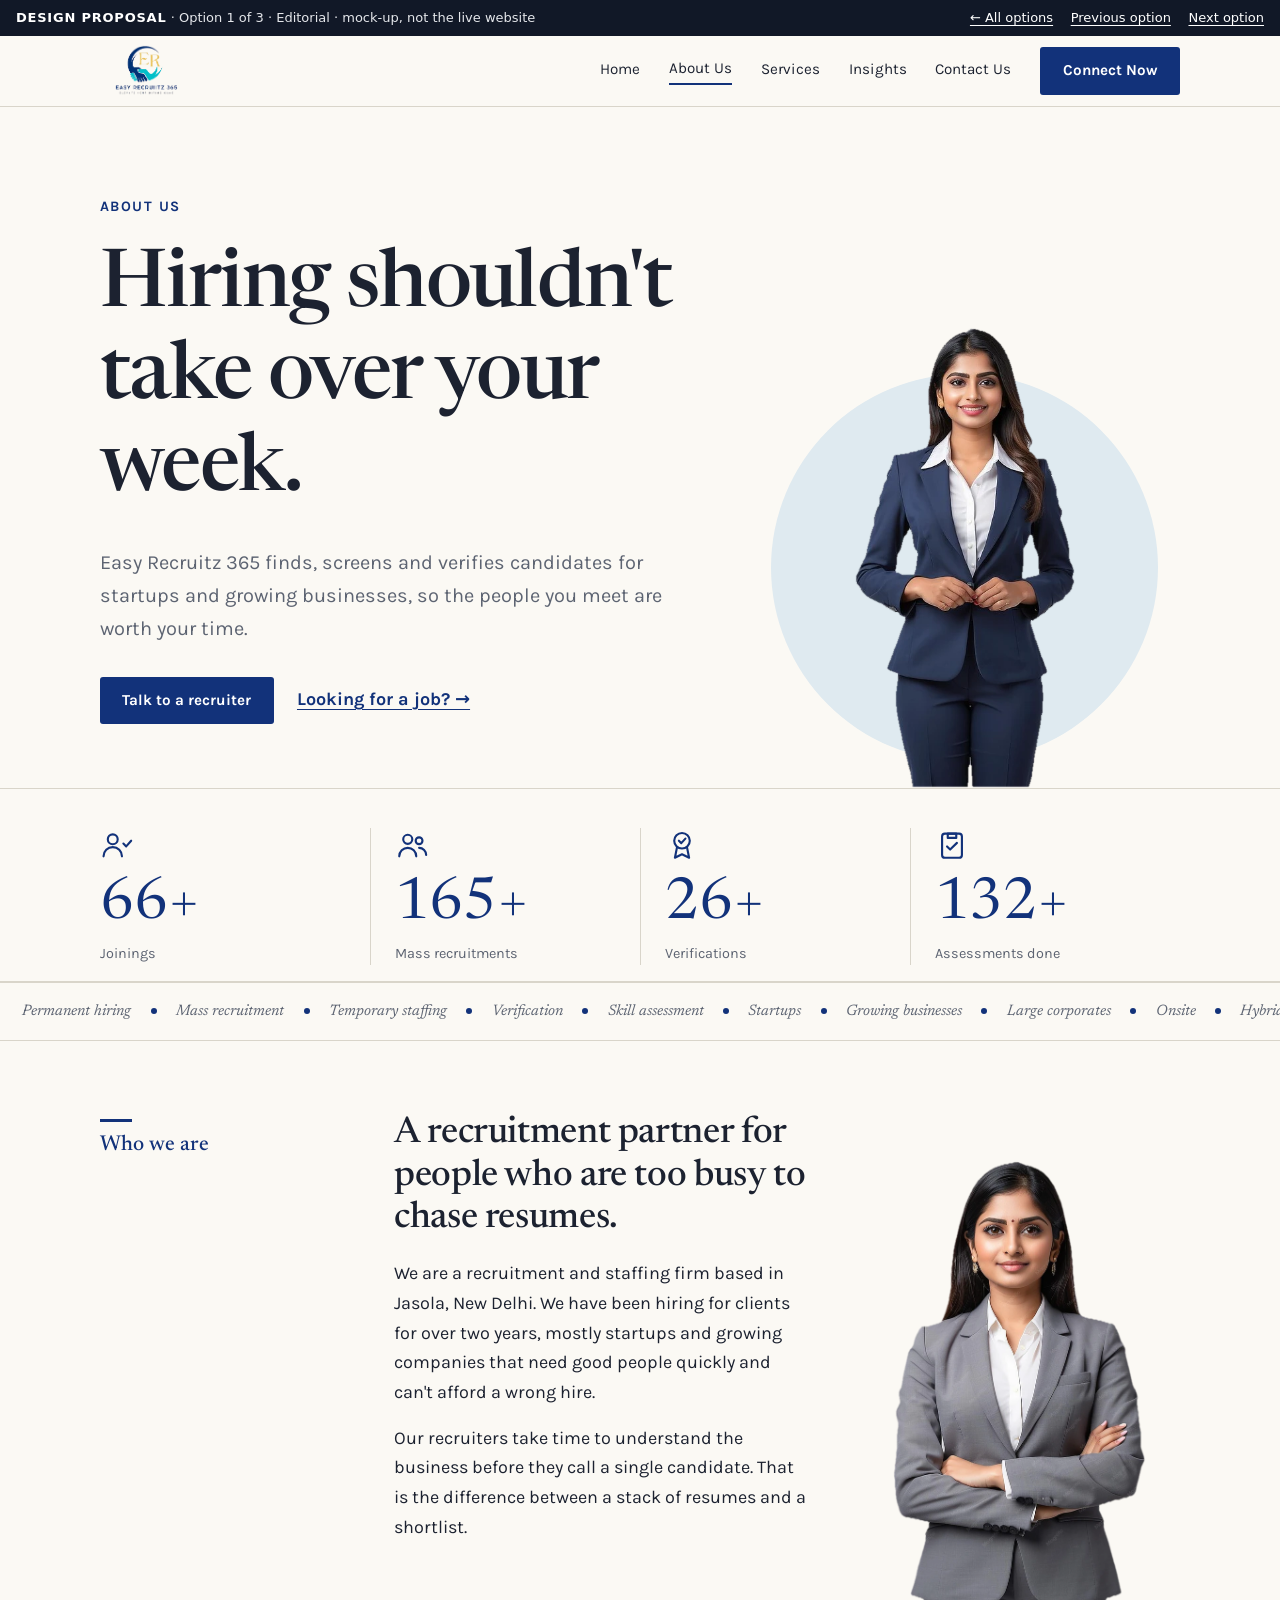
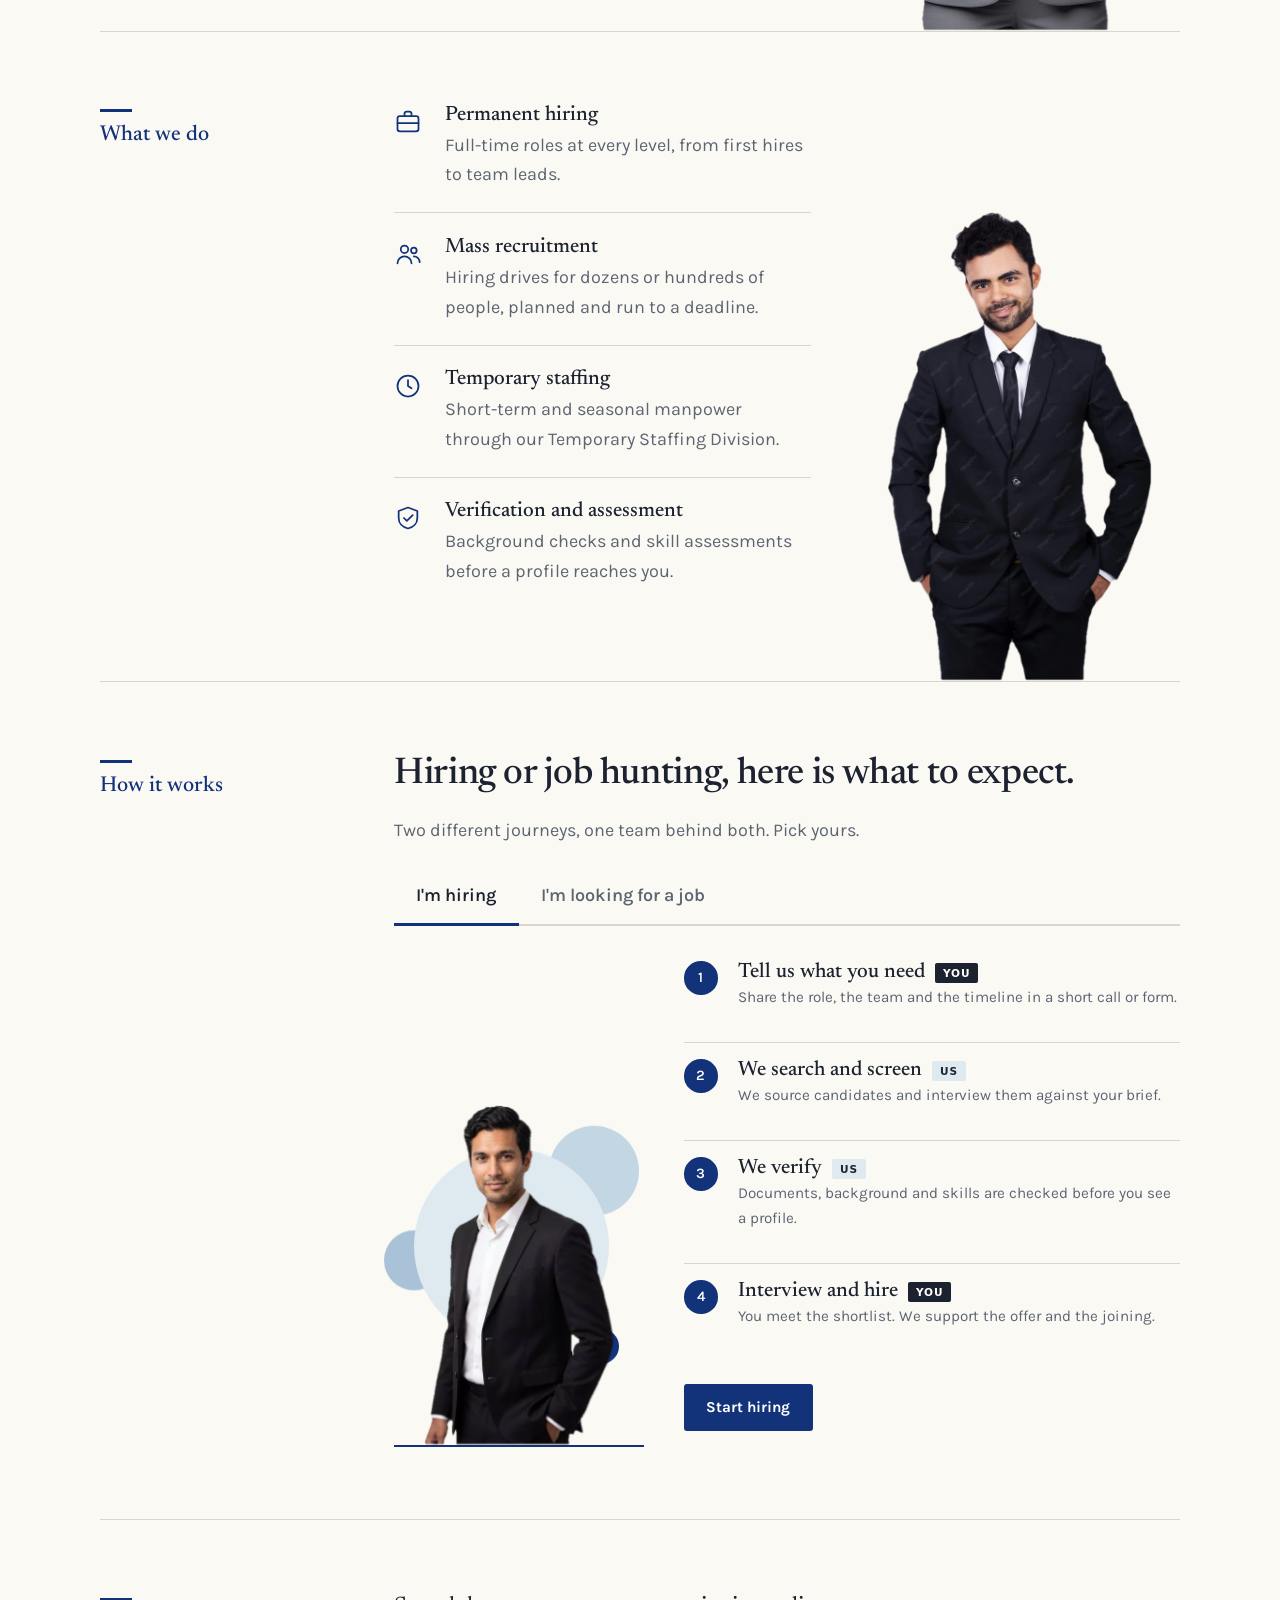
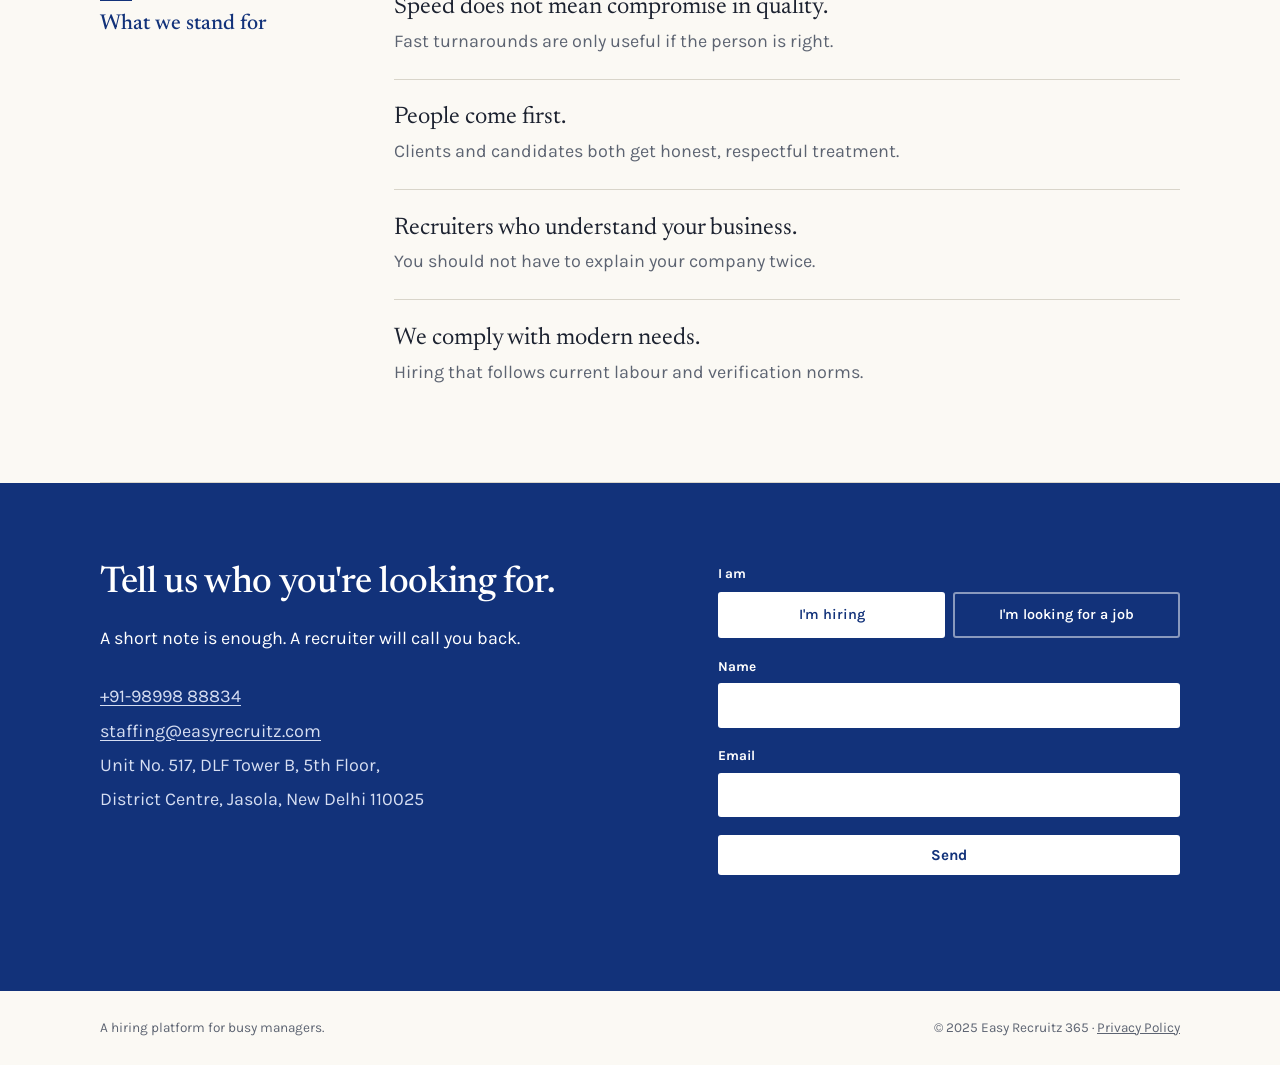
==== designs/1-editorial/index.html @ 3b7bdab5 "added design for easy recruit company" ====
<!DOCTYPE html>
<html lang="en">
<head>
  <meta charset="UTF-8">
  <meta name="viewport" content="width=device-width, initial-scale=1">
  <title>About Us | Easy Recruitz 365</title>
  <meta name="description" content="Easy Recruitz 365 is a recruitment and staffing firm in New Delhi. We find, screen and verify candidates for startups and growing businesses.">
  <link rel="icon" href="../../assets/logo-hd.png">
  <link rel="preconnect" href="https://fonts.googleapis.com">
  <link rel="preconnect" href="https://fonts.gstatic.com" crossorigin>
  <link href="https://fonts.googleapis.com/css2?family=Karla:wght@400;500;700&family=Newsreader:opsz,wght@6..72,400;6..72,500;6..72,600&display=swap" rel="stylesheet">
  <link rel="stylesheet" href="../../shared/loader.css">
  <link rel="stylesheet" href="../../shared/proposal.css">
  <link rel="stylesheet" href="../../shared/process.css">
  <link rel="stylesheet" href="../../shared/motion.css">
  <link rel="stylesheet" href="style.css">
  <noscript><style>#loader{display:none}</style></noscript>
</head>
<body data-design="editorial">

<svg width="0" height="0" style="position:absolute" aria-hidden="true" focusable="false">
  <defs>
    <symbol id="i-briefcase" viewBox="0 0 24 24"><rect x="3" y="7" width="18" height="13" rx="2"/><path d="M9 7V5a2 2 0 0 1 2-2h2a2 2 0 0 1 2 2v2M3 13h18"/></symbol>
    <symbol id="i-users" viewBox="0 0 24 24"><circle cx="9" cy="8" r="3.2"/><path d="M3 20c0-3.3 2.7-6 6-6s6 2.7 6 6"/><circle cx="17" cy="9" r="2.4"/><path d="M17 14c2.8 0 5 2.2 5 5"/></symbol>
    <symbol id="i-clock" viewBox="0 0 24 24"><circle cx="12" cy="12" r="9"/><path d="M12 7v5l3 2"/></symbol>
    <symbol id="i-shield" viewBox="0 0 24 24"><path d="M12 3l8 3v6c0 4.5-3.2 8-8 9-4.8-1-8-4.5-8-9V6z"/><path d="M8.5 12l2.5 2.5L16 9.5"/></symbol>
    <symbol id="i-usercheck" viewBox="0 0 24 24"><circle cx="9" cy="8" r="3.5"/><path d="M2.5 20c0-3.6 2.9-6.5 6.5-6.5s6.5 2.9 6.5 6.5"/><path d="M16.5 11l2 2 3.5-4"/></symbol>
    <symbol id="i-badge" viewBox="0 0 24 24"><circle cx="12" cy="9" r="5.5"/><path d="M8.5 13.5L7 21l5-2.5 5 2.5-1.5-7.5"/><path d="M9.8 9l1.7 1.7L14.4 7.5"/></symbol>
    <symbol id="i-clipboard" viewBox="0 0 24 24"><rect x="5" y="4" width="14" height="17" rx="2"/><path d="M9 4h6v3H9zM8.5 13l2.2 2.2 4.8-4.7"/></symbol>
  </defs>
</svg>

<div id="loader" class="l-editorial" role="status" aria-label="Loading">
  <div class="loader-mark"><img src="../../assets/logo-hd.png" alt=""></div>
  <div class="loader-bar"></div>
  <p class="loader-text">Elevate your hiring game</p>
</div>

<div class="proposal-bar">
  <span><b>Design proposal</b> &middot; Option 1 of 3 · Editorial &middot; mock-up, not the live website</span>
  <nav><a href="../../index.html">&larr; All options</a><a href="../3-warm/index.html">Previous option</a><a href="../2-corporate/index.html">Next option</a></nav>
</div>

<header class="site-header">
  <div class="wrap nav">
    <a href="#" class="brand" aria-label="Easy Recruitz 365 home"><img src="../../assets/logo-hd.png" alt="Easy Recruitz 365"></a>
    <button class="nav-toggle" aria-label="Menu" aria-expanded="false"><span></span><span></span><span></span></button>
    <nav class="nav-links" id="nav-links">
      <a href="#">Home</a>
      <a href="#" class="current">About Us</a>
      <a href="#">Services</a>
      <a href="#">Insights</a>
      <a href="#contact">Contact Us</a>
      <a href="#contact" class="btn">Connect Now</a>
    </nav>
  </div>
</header>

<main>
  <section class="hero wrap">
    <div class="hero-text">
    <p class="label">About us</p>
    <h1>Hiring shouldn't take over your week.</h1>
    <p class="intro">Easy Recruitz 365 finds, screens and verifies candidates for startups and growing businesses, so the people you meet are worth your time.</p>
    <p class="hero-links"><a href="#contact" class="btn" data-audience="employer">Talk to a recruiter</a> <a href="#how" class="textlink" data-open-tab="seeker">Looking for a job? &rarr;</a></p>
    </div>
    <div class="hero-art"><img src="../../assets/people/woman-navy.webp" alt="A smiling recruiter in a navy suit" width="332" height="696"></div>
  </section>

  <section class="figures">
    <div class="wrap figures-grid">
      <div><svg class="ic" aria-hidden="true"><use href="#i-usercheck"/></svg><span class="big"><span class="num" data-target="200">200</span>+</span><span class="cap">Joinings</span></div>
      <div><svg class="ic" aria-hidden="true"><use href="#i-users"/></svg><span class="big"><span class="num" data-target="500">500</span>+</span><span class="cap">Mass recruitments</span></div>
      <div><svg class="ic" aria-hidden="true"><use href="#i-badge"/></svg><span class="big"><span class="num" data-target="80">80</span>+</span><span class="cap">Verifications</span></div>
      <div><svg class="ic" aria-hidden="true"><use href="#i-clipboard"/></svg><span class="big"><span class="num" data-target="400">400</span>+</span><span class="cap">Assessments done</span></div>
    </div>
  </section>

  <div class="marquee" aria-label="What we cover"><div class="track"><span>Permanent hiring</span><span>Mass recruitment</span><span>Temporary staffing</span><span>Verification</span><span>Skill assessment</span><span>Startups</span><span>Growing businesses</span><span>Large corporates</span><span>Onsite</span><span>Hybrid</span><span>Remote</span><span>Permanent hiring</span><span>Mass recruitment</span><span>Temporary staffing</span><span>Verification</span><span>Skill assessment</span><span>Startups</span><span>Growing businesses</span><span>Large corporates</span><span>Onsite</span><span>Hybrid</span><span>Remote</span></div></div>

  <section class="row wrap">
    <p class="label">Who we are</p>
    <div class="text with-photo">
      <div>
      <h2>A recruitment partner for people who are too busy to chase resumes.</h2>
      <p>We are a recruitment and staffing firm based in Jasola, New Delhi. We have been hiring for clients for over two years, mostly startups and growing companies that need good people quickly and can't afford a wrong hire.</p>
      <p>Our recruiters take time to understand the business before they call a single candidate. That is the difference between a stack of resumes and a shortlist.</p>
      </div>
      <figure class="cutout tint-a"><img src="../../assets/people/woman-grey.webp" alt="A recruiter with her arms crossed, ready to help" width="537" height="1000"></figure>
    </div>
  </section>

  <section class="row wrap">
    <p class="label">What we do</p>
    <div class="text with-photo">
      <ul class="list">
        <li><span class="n"><svg class="ic" aria-hidden="true"><use href="#i-briefcase"/></svg></span><div><h3>Permanent hiring</h3><p>Full-time roles at every level, from first hires to team leads.</p></div></li>
        <li><span class="n"><svg class="ic" aria-hidden="true"><use href="#i-users"/></svg></span><div><h3>Mass recruitment</h3><p>Hiring drives for dozens or hundreds of people, planned and run to a deadline.</p></div></li>
        <li><span class="n"><svg class="ic" aria-hidden="true"><use href="#i-clock"/></svg></span><div><h3>Temporary staffing</h3><p>Short-term and seasonal manpower through our Temporary Staffing Division.</p></div></li>
        <li><span class="n"><svg class="ic" aria-hidden="true"><use href="#i-shield"/></svg></span><div><h3>Verification and assessment</h3><p>Background checks and skill assessments before a profile reaches you.</p></div></li>
      </ul>
      <figure class="cutout tint-b"><img src="../../assets/people/man-suit.webp" alt="A recruitment consultant in a dark suit" width="537" height="1000"></figure>
    </div>
  </section>

  <section class="row wrap" id="how">
    <p class="label">How it works</p>
    <div class="text">
      <h2>Hiring or job hunting, here is what to expect.</h2>
      <p class="how-note">Two different journeys, one team behind both. Pick yours.</p>
      <div class="tabs" role="tablist" aria-label="Who are you?">
        <button role="tab" id="tab-employer" aria-selected="true" aria-controls="panel-employer">I'm hiring</button>
        <button role="tab" id="tab-seeker" aria-selected="false" aria-controls="panel-seeker">I'm looking for a job</button>
      </div>

      <div class="panel" role="tabpanel" id="panel-employer" aria-labelledby="tab-employer">
        <div class="panel-photo"><img src="../../assets/people/employer-man.webp" alt="A hiring manager in a dark suit"></div>
        <div>
          <ol class="flow">
            <li><h3>Tell us what you need <span class="by you">You</span></h3><p>Share the role, the team and the timeline in a short call or form.</p></li>
            <li><h3>We search and screen <span class="by us">Us</span></h3><p>We source candidates and interview them against your brief.</p></li>
            <li><h3>We verify <span class="by us">Us</span></h3><p>Documents, background and skills are checked before you see a profile.</p></li>
            <li><h3>Interview and hire <span class="by you">You</span></h3><p>You meet the shortlist. We support the offer and the joining.</p></li>
          </ol>
          <p class="panel-cta"><a class="btn" href="#contact" data-audience="employer">Start hiring</a></p>
        </div>
      </div>

      <div class="panel" role="tabpanel" id="panel-seeker" aria-labelledby="tab-seeker">
        <div class="panel-photo"><img src="../../assets/people/jobseeker-woman.webp" alt="A smiling young professional holding a laptop"></div>
        <div>
          <ol class="flow">
            <li><h3>Send us your resume <span class="by you">You</span></h3><p>Share your profile and the kind of role you are looking for.</p></li>
            <li><h3>We match you to roles <span class="by us">Us</span></h3><p>A recruiter reviews your profile and talks to you about suitable openings.</p></li>
            <li><h3>Assessment and verification <span class="by us">Us</span></h3><p>Where a role needs it, we run a skill assessment and a document check.</p></li>
            <li><h3>Interview and join <span class="by you">You</span></h3><p>You interview with the employer. We coordinate and support you until you join.</p></li>
          </ol>
          <p class="panel-cta"><a class="btn" href="#contact" data-audience="seeker">Share your resume</a></p>
        </div>
      </div>
    </div>
  </section>

  <section class="row wrap">
    <p class="label">What we stand for</p>
    <div class="text">
      <dl class="motto">
        <div><dt>Speed does not mean compromise in quality.</dt><dd>Fast turnarounds are only useful if the person is right.</dd></div>
        <div><dt>People come first.</dt><dd>Clients and candidates both get honest, respectful treatment.</dd></div>
        <div><dt>Recruiters who understand your business.</dt><dd>You should not have to explain your company twice.</dd></div>
        <div><dt>We comply with modern needs.</dt><dd>Hiring that follows current labour and verification norms.</dd></div>
      </dl>
    </div>
  </section>

  <section class="contact" id="contact">
    <div class="wrap contact-grid">
      <div>
        <h2>Tell us who you're looking for.</h2>
        <p>A short note is enough. A recruiter will call you back.</p>
        <p class="details">
          <a href="tel:+919899888834">+91-98998 88834</a><br>
          <a href="mailto:staffing@easyrecruitz.com">staffing@easyrecruitz.com</a><br>
          Unit No. 517, DLF Tower B, 5th Floor,<br>District Centre, Jasola, New Delhi 110025
        </p>
      </div>
      <form data-demo-form novalidate>
        <fieldset class="choice">
          <legend>I am</legend>
          <div class="opts">
            <label><input type="radio" name="audience" value="employer" checked><span>I'm hiring</span></label>
            <label><input type="radio" name="audience" value="seeker"><span>I'm looking for a job</span></label>
          </div>
        </fieldset>
        <label>Name<input type="text" name="name" maxlength="100" autocomplete="name" required></label>
        <label>Email<input type="email" name="email" maxlength="254" autocomplete="email" required></label>
        <button class="btn btn-light" type="submit">Send</button>
        <p class="form-status" role="status" aria-live="polite"></p>
      </form>
    </div>
  </section>
</main>

<footer class="footer">
  <div class="wrap foot">
    <span>A hiring platform for busy managers.</span>
    <span>&copy; 2025 Easy Recruitz 365 &middot; <a href="#">Privacy Policy</a></span>
  </div>
</footer>

<script src="../../shared/script.js"></script>
</body>
</html>
---- shared/loader.css ----
/* Plain page loader: logo + thin progress line. Theme via .l-editorial / .l-corporate / .l-warm */
#loader {
  --l-bg: #fbf9f4; --l-text: #5d6472; --l-line: #12327a; --l-track: rgba(18, 50, 122, .14);
  position: fixed; inset: 0; z-index: 9999; display: flex; flex-direction: column;
  align-items: center; justify-content: center; gap: 1.2rem; background: var(--l-bg);
  transition: opacity .5s ease, visibility .5s ease;
}
#loader.l-corporate { --l-bg: #0f2a63; --l-text: #c5d0ea; --l-line: #19b3c6; --l-track: rgba(255, 255, 255, .18); }
#loader.l-warm { --l-bg: #f6f0e4; }
#loader.done { opacity: 0; visibility: hidden; }
body:has(#loader:not(.done)) { overflow: hidden; }

.loader-mark img { width: 150px; height: auto; background: #fff; padding: 8px 14px; border-radius: 4px; animation: loader-fade 1.4s ease-in-out infinite; }
.loader-bar { width: 150px; height: 2px; background: var(--l-track); overflow: hidden; }
.loader-bar::after { content: ""; display: block; height: 100%; width: 40%; background: var(--l-line); animation: loader-slide 1.1s ease-in-out infinite; }
.loader-text { color: var(--l-text); font-size: .72rem; letter-spacing: .22em; text-transform: uppercase; }

@keyframes loader-fade { 0%, 100% { opacity: .75; } 50% { opacity: 1; } }
@keyframes loader-slide { 0% { margin-left: -40%; } 100% { margin-left: 100%; } }

@media (prefers-reduced-motion: reduce) {
  .loader-mark img, .loader-bar::after { animation: none; }
}
---- shared/proposal.css ----
/* Thin bar shown above each proposed page so reviewers know they are looking at a proposal */
.proposal-bar { background: #111827; color: #e5e7eb; font: 500 13px/1.4 system-ui, -apple-system, 'Segoe UI', sans-serif; padding: .55rem 1rem; display: flex; justify-content: space-between; align-items: center; gap: .5rem 1.2rem; flex-wrap: wrap; position: relative; z-index: 30; }
.proposal-bar b { color: #fff; letter-spacing: .06em; text-transform: uppercase; }
.proposal-bar nav { display: flex; gap: 1.1rem; flex-wrap: wrap; }
.proposal-bar a { color: #fff; text-decoration: underline; text-underline-offset: 3px; }
---- shared/process.css ----
/* "How it works" with two tracks: employers and job seekers.
   Each design sets --p-accent, --p-ink, --p-muted, --p-rule and --p-soft. */
.tabs { display: none; margin: 1.4rem 0 2.2rem; border-bottom: 2px solid var(--p-rule); }
.js .tabs { display: flex; }
.tabs button { font: inherit; font-weight: 600; background: none; border: 0; padding: .8rem 1.4rem; cursor: pointer; color: var(--p-muted); border-bottom: 3px solid transparent; margin-bottom: -2px; }
.tabs button:hover { color: var(--p-ink); }
.tabs button[aria-selected="true"] { color: var(--p-ink); border-bottom-color: var(--p-accent); }
.tabs button:focus-visible { outline: 3px solid var(--p-accent); outline-offset: 2px; }

.panel { display: grid; grid-template-columns: minmax(180px, 250px) 1fr; gap: 2.5rem; align-items: center; }
.panel[hidden] { display: none; }
.panel + .panel { margin-top: 3rem; }
.panel-photo { aspect-ratio: 4 / 5; background: var(--p-soft); display: flex; align-items: flex-end; justify-content: center; overflow: hidden; padding-top: 1rem; }
.panel-photo img { height: 100%; width: auto; max-width: none; }

.flow { list-style: none; counter-reset: f; }
.flow li { counter-increment: f; display: grid; grid-template-columns: 2.4rem 1fr; column-gap: 1rem; padding: 1rem 0; border-top: 1px solid var(--p-rule); }
.flow li:first-child { border-top: 0; padding-top: 0; }
.flow li::before { content: counter(f); grid-row: span 2; width: 2.1rem; height: 2.1rem; border-radius: 50%; background: var(--p-accent); color: #fff; display: grid; place-items: center; font-weight: 600; font-size: .9rem; }
.flow h3 { display: flex; align-items: center; gap: .6rem; flex-wrap: wrap; margin: 0; }
.flow p { color: var(--p-muted); font-size: .95rem; margin: 0; }
.by { font-family: system-ui, sans-serif; font-size: .66rem; font-weight: 700; letter-spacing: .08em; text-transform: uppercase; padding: .15rem .5rem; border-radius: 2px; line-height: 1.4; }
.by.you { background: var(--p-ink); color: #fff; }
.by.us { background: var(--p-soft); color: var(--p-ink); }
.panel-cta { margin-top: 1.4rem; }
.how-note { color: var(--p-muted); max-width: 40em; }

@media (max-width: 720px) {
  .panel { grid-template-columns: 1fr; gap: 1.5rem; }
  .panel-photo { max-width: 240px; aspect-ratio: 1 / 1; }
  .tabs button { flex: 1; padding: .8rem .4rem; font-size: .9rem; }
}

/* Audience toggle in the contact form (replaces a native dropdown) */
.choice { border: 0; padding: 0; margin: 0; min-width: 0; }
.choice legend { font-size: .85rem; font-weight: 700; padding: 0; margin-bottom: .4rem; color: inherit; }
.choice .opts { display: grid; grid-template-columns: 1fr 1fr; gap: .5rem; }
.choice label { display: block; position: relative; cursor: pointer; font-size: inherit; text-transform: none; letter-spacing: 0; }
.choice input { position: absolute; opacity: 0; inset: 0; width: 100%; height: 100%; margin: 0; cursor: pointer; }
.choice span { display: block; text-align: center; padding: .75rem .5rem; border: 2px solid var(--c-border); border-radius: var(--c-radius); font-weight: 600; font-size: .9rem; line-height: 1.3; color: var(--c-text); transition: background .15s, color .15s, border-color .15s; }
.choice label:hover span { border-color: var(--c-on-bg); }
.choice input:checked + span { background: var(--c-on-bg); border-color: var(--c-on-bg); color: var(--c-on-text); }
.choice input:focus-visible + span { outline: 3px solid var(--c-focus); outline-offset: 2px; }
---- shared/motion.css ----
/* Motion layer shared by the three designs. Every effect is switched off for people who prefer reduced motion.
   Content stays visible if JavaScript is off (the .js class is only added by script.js). */
:root { --m-accent: #12327a; }
body[data-design="corporate"] { --m-accent: #19b3c6; }
body[data-design="warm"] { --m-accent: #c99a2e; }

/* Scroll reveal: fade and rise, staggered through --d */
.js .rv { opacity: 0; transform: translateY(22px); transition: opacity .7s ease, transform .7s cubic-bezier(.2,.7,.2,1); transition-delay: var(--d, 0s); }
.js .rv.in { opacity: 1; transform: none; }
body[data-design="editorial"] .rv { transform: translateY(12px); transition-duration: .9s; }

/* People: the photo rises, and the shapes behind it grow in */
.js .rvp img { opacity: 0; transform: translateY(36px); transition: opacity .8s ease .15s, transform .9s cubic-bezier(.2,.7,.2,1) .15s; }
.js .rvp::before, .js .rvp::after { opacity: 0; scale: .6; transition: opacity .7s ease, scale .9s cubic-bezier(.2,.7,.2,1); }
.js .rvp.in img { opacity: 1; transform: none; }
.js .rvp.in::before, .js .rvp.in::after { opacity: 1; scale: 1; }
.js .rvp.in::after { transition-delay: .2s; }
.js .hero-art img:nth-child(2) { transition-delay: .35s; }

/* Switching tabs fades the new journey in */
@keyframes panelIn { from { opacity: 0; transform: translateY(14px); } to { opacity: 1; transform: none; } }
.js .panel:not([hidden]) { animation: panelIn .5s ease both; }

/* Hover: small, quick, purposeful */
.btn, .btn-teal { transition: transform .2s ease, background .2s ease, box-shadow .2s ease; }
.btn:hover { transform: translateY(-2px); }
.grid2 > div { transition: background .25s ease; }
.grid2 > div:hover { background: #f4f9fb; }
.grid2 > div:hover .ic, .list li:hover .ic, .figures-grid > div:hover .ic, .stats-grid > div:hover .ic { transform: translateY(-4px); }
.ic { transition: transform .25s ease; }
.list li h3, .motto dt { transition: transform .25s ease; }
.list li:hover h3 { transform: translateX(6px); }
.rvp.in:hover img { transform: translateY(-6px); transition-delay: 0s; }
details { transition: background .2s ease; }
details[open] { background: rgba(255,255,255,.6); }

/* Slow ambient movement on the decorative shapes */
@keyframes floaty { 0%, 100% { translate: 0 0; } 50% { translate: 0 -10px; } }
@keyframes breathe { 0%, 100% { transform: scale(1); } 50% { transform: scale(1.04); } }
body[data-design="corporate"] .cutout::after, body[data-design="corporate"] .panel-photo::after { animation: floaty 6s ease-in-out infinite; }
body[data-design="corporate"] .hero::before { animation: floaty 9s ease-in-out infinite; }
body[data-design="warm"] .panel-photo::before { animation: breathe 9s ease-in-out infinite; }
body[data-design="editorial"] .cutout::after, body[data-design="editorial"] .panel-photo::after { animation: floaty 8s ease-in-out infinite; }

/* Scrolling strip of what the firm covers (the same idea as a client-logo strip, but with real content) */
.marquee { overflow: hidden; white-space: nowrap; border-top: 1px solid var(--p-rule, #d9d5ca); border-bottom: 1px solid var(--p-rule, #d9d5ca); padding: .85rem 0; }
.marquee .track { display: inline-flex; width: max-content; animation: scrollx 45s linear infinite; }
.marquee:hover .track { animation-play-state: paused; }
.marquee span { padding: 0 1.4rem; font-size: .95rem; position: relative; }
.marquee span::after { content: ""; position: absolute; right: -3px; top: 50%; width: 6px; height: 6px; margin-top: -3px; border-radius: 50%; background: var(--m-accent); }
@keyframes scrollx { to { transform: translateX(-50%); } }
body[data-design="editorial"] .marquee { font-family: 'Newsreader', Georgia, serif; font-style: italic; color: #5d6472; }
body[data-design="corporate"] .marquee { background: #0a1d47; color: #fff; border: 0; font-weight: 500; }

/* Reading progress line */
.progress { position: fixed; left: 0; top: 0; height: 3px; width: 100%; transform-origin: 0 50%; transform: scaleX(0); background: var(--m-accent); z-index: 9998; }

/* Quick call button on phones */
.call-fab { display: none; }
@media (max-width: 720px) {
  .call-fab { display: inline-flex; align-items: center; gap: .4rem; position: fixed; right: 14px; bottom: 14px; z-index: 40; background: var(--m-accent); color: #fff; font: 600 .9rem/1 system-ui, sans-serif; padding: .85rem 1.1rem; border-radius: 999px; text-decoration: none; box-shadow: 0 6px 18px rgba(0,0,0,.25); }
  body[data-design="corporate"] .call-fab { color: #05222a; }
  .footer { padding-bottom: 5rem; }
}

@media (prefers-reduced-motion: reduce) {
  .js .rv, .js .rvp img, .js .rvp::before, .js .rvp::after { opacity: 1 !important; transform: none !important; scale: 1 !important; transition: none !important; }
  .js .panel:not([hidden]), .marquee .track, body .cutout::after, body .panel-photo::after, body .panel-photo::before, body .hero::before { animation: none !important; }
}

/* Phones: the sticky header slides away when scrolling down and returns when scrolling up, so it does not cover the content */
.site-header { transition: transform .3s ease; }
@media (max-width: 720px) { .site-header.hide { transform: translateY(-100%); } }

/* ---------- Orbs: real shapes behind the people (not a background gradient) ----------
   Each orb has its own size, colour, float path, speed and parallax depth, so they never move in unison. */
.cutout, .panel-photo { overflow: hidden; }
.orb { position: absolute; z-index: 0; border-radius: 50%; pointer-events: none; will-change: transform, translate;
  background: var(--c); width: var(--w); aspect-ratio: 1; left: var(--x); top: var(--y);
  transform: translate(calc(var(--mx, 0) * var(--depth) * 1px), calc(var(--my, 0) * var(--depth) * 1px + var(--sy, 0) * var(--depth) * -1.4px));
  transition: transform .5s ease-out;
  animation: var(--fl) var(--dur) ease-in-out var(--dl) infinite; animation-play-state: paused; }
.live .orb { animation-play-state: running; }
.cutout img, .panel-photo img { position: relative; z-index: 2; }

.o1 { --w: 78%; --x: 8%;  --y: 12%; --depth: 6;  --dur: 13s; --dl: -3s; --fl: fl1; --c: var(--o1); }
.o2 { --w: 36%; --x: 62%; --y: 4%;  --depth: 16; --dur: 9s;  --dl: -6s; --fl: fl2; --c: var(--o2); }
.o3 { --w: 24%; --x: -4%; --y: 34%; --depth: 22; --dur: 11s; --dl: -2s; --fl: fl3; --c: var(--o3); }
.o4 { --w: 14%; --x: 76%; --y: 62%; --depth: 30; --dur: 7s;  --dl: -4s; --fl: fl4; --c: var(--o4); }

@keyframes fl1 { 0%,100% { translate: 0 0; } 50% { translate: calc(var(--amp, 1) * 8px) calc(var(--amp, 1) * -10px); } }
@keyframes fl2 { 0%,100% { translate: 0 0; } 33% { translate: calc(var(--amp, 1) * -12px) calc(var(--amp, 1) * 10px); } 66% { translate: calc(var(--amp, 1) * 6px) calc(var(--amp, 1) * 16px); } }
@keyframes fl3 { 0%,100% { translate: 0 0; } 50% { translate: calc(var(--amp, 1) * 16px) calc(var(--amp, 1) * -14px); } }
@keyframes fl4 { 0%,100% { translate: 0 0; } 25% { translate: calc(var(--amp, 1) * -10px) calc(var(--amp, 1) * -12px); } 75% { translate: calc(var(--amp, 1) * 8px) calc(var(--amp, 1) * 12px); } }

/* entrance: orbs pop in one after another once the section scrolls into view */
.js .rvp .orb { opacity: 0; scale: .4; transition: opacity .7s ease, scale .9s cubic-bezier(.2,.8,.2,1), transform .5s ease-out; }
.js .rvp.in .orb { opacity: 1; scale: 1; }
.js .rvp.in .o2 { transition-delay: .1s, .1s, 0s; }
.js .rvp.in .o3 { transition-delay: .2s, .2s, 0s; }
.js .rvp.in .o4 { transition-delay: .3s, .3s, 0s; }

/* per design personality */
body[data-design="editorial"] { --amp: .6; --o1: #dfeaf0; --o2: #c3d6e4; --o3: #a9c2d8; --o4: #12327a; }
body[data-design="corporate"] { --amp: 1.1; --o1: #cfe8ee; --o2: #19b3c6; --o3: #9fd8e2; --o4: #16408f; }
body[data-design="warm"] { --amp: .8; --o1: #ecdfc4; --o2: #e0c88f; --o3: #d6b56a; --o4: #c99a2e; }
body[data-design="warm"] .o1 { animation: fl1 13s ease-in-out -3s infinite, morph 16s ease-in-out infinite; animation-play-state: paused, paused; border-radius: 58% 42% 55% 45% / 48% 56% 44% 52%; }
body[data-design="warm"] .live .o1 { animation-play-state: running, running; }
@keyframes morph { 0%,100% { border-radius: 58% 42% 55% 45% / 48% 56% 44% 52%; } 50% { border-radius: 44% 56% 42% 58% / 56% 44% 58% 42%; } }

@media (prefers-reduced-motion: reduce) { .orb { animation: none !important; transform: none !important; } .js .rvp .orb { opacity: 1 !important; scale: 1 !important; } }
---- designs/1-editorial/style.css ----
:root {
  --paper: #fbf9f4;
  --ink: #1c2230;
  --muted: #5d6472;
  --navy: #12327a;
  --rule: #d9d5ca;
}
* { box-sizing: border-box; margin: 0; padding: 0; }
html { scroll-behavior: smooth; }
body { font-family: 'Karla', system-ui, sans-serif; font-size: 18px; line-height: 1.65; color: var(--ink); background: var(--paper); }
img { max-width: 100%; display: block; }
a { color: inherit; }
.wrap { width: min(1080px, 90%); margin-inline: auto; }

h1, h2, h3 { font-family: 'Newsreader', Georgia, serif; font-weight: 500; line-height: 1.15; color: var(--ink); }
h1 { font-size: clamp(2.6rem, 7vw, 5rem); letter-spacing: -.02em; max-width: 14em; }
h2 { font-size: clamp(1.6rem, 3.2vw, 2.3rem); letter-spacing: -.01em; margin-bottom: 1.2rem; }
h3 { font-size: 1.3rem; margin-bottom: .2rem; }
.label { font-size: .9rem; font-weight: 700; letter-spacing: .1em; text-transform: uppercase; color: var(--navy); }

.btn { display: inline-block; background: var(--navy); color: #fff; padding: .7rem 1.4rem; border-radius: 3px; text-decoration: none; font-weight: 700; font-size: .95rem; border: 0; cursor: pointer; font-family: inherit; }
.btn:hover { background: #0c2358; }
.btn-light { background: #fff; color: var(--navy); }
.btn-light:hover { background: #eef1f7; }
.textlink { color: var(--navy); font-weight: 700; margin-left: 1.2rem; text-underline-offset: 4px; }

/* Header */
.site-header { border-bottom: 1px solid var(--rule); background: var(--paper); position: sticky; top: 0; z-index: 20; }
.nav { display: flex; align-items: center; justify-content: space-between; padding: .5rem 0; }
.brand img { height: 54px; width: auto; }
.nav-links { display: flex; align-items: center; gap: 1.8rem; font-size: .95rem; }
.nav-links a:not(.btn) { text-decoration: none; padding-bottom: 2px; }
.nav-links a:not(.btn):hover, .nav-links .current { border-bottom: 2px solid var(--navy); }
.nav-toggle { display: none; background: none; border: 0; padding: .5rem; cursor: pointer; }
.nav-toggle span { display: block; width: 24px; height: 2px; background: var(--ink); margin: 5px 0; }

/* Hero */
.hero { padding: 5.5rem 0 4rem; }
.hero .label { margin-bottom: 1.4rem; }
.intro { font-size: 1.25rem; color: var(--muted); max-width: 34em; margin: 1.8rem 0 2rem; }

/* Figures */
.figures { border-top: 1px solid var(--rule); border-bottom: 1px solid var(--rule); padding: 2.4rem 0 1rem; }
.figures-grid { display: grid; grid-template-columns: repeat(4, 1fr); }
.figures-grid > div { padding: 0 1.5rem; border-left: 1px solid var(--rule); }
.figures-grid > div:first-child { border-left: 0; padding-left: 0; }
.big { display: block; font-family: 'Newsreader', Georgia, serif; font-size: clamp(2.4rem, 5vw, 3.6rem); line-height: 1; color: var(--navy); }
.cap { display: block; margin-top: .5rem; font-size: .9rem; color: var(--muted); }
.sample { font-size: .78rem; color: var(--muted); margin-top: 1.6rem; font-style: italic; }

/* Rows: small label on the left, content on the right */
.row { display: grid; grid-template-columns: 1fr 3fr; gap: 2rem; padding: 4.5rem 0; border-bottom: 1px solid var(--rule); }
.row .label { padding-top: .35rem; font-family: 'Newsreader', Georgia, serif; font-size: 1.35rem; font-weight: 500; letter-spacing: 0; text-transform: none; color: var(--navy); line-height: 1.2; }
.row .label::before { content: ""; display: block; width: 2rem; height: 3px; background: var(--navy); margin-bottom: .7rem; }
.text p { margin-bottom: 1rem; max-width: 36em; }

.list { list-style: none; }
.list li { display: grid; grid-template-columns: 3.5rem 1fr; padding: 1.4rem 0; border-top: 1px solid var(--rule); }
.list li:first-child { border-top: 0; padding-top: 0; }
.list .n { font-family: 'Newsreader', Georgia, serif; color: var(--muted); font-size: 1.1rem; padding-top: .2rem; }
.list p { color: var(--muted); margin: 0; }

.steps { list-style: none; counter-reset: s; display: grid; grid-template-columns: 1fr 1fr; gap: 2rem 3rem; margin-top: 2rem; }
.steps li { counter-increment: s; border-top: 2px solid var(--navy); padding-top: .9rem; color: var(--muted); }
.steps li::before { content: "Step " counter(s); display: block; font-size: .75rem; font-weight: 700; letter-spacing: .12em; text-transform: uppercase; color: var(--navy); margin-bottom: .3rem; }
.steps b { color: var(--ink); }

.motto > div { padding: 1.4rem 0; border-top: 1px solid var(--rule); }
.motto > div:first-child { border-top: 0; padding-top: 0; }
.motto dt { font-family: 'Newsreader', Georgia, serif; font-size: 1.5rem; line-height: 1.25; }
.motto dd { color: var(--muted); margin-top: .3rem; }

/* Contact */
.contact { background: var(--navy); color: #fff; padding: 5rem 0; }
.contact h2 { color: #fff; }
.contact-grid { display: grid; grid-template-columns: 1.2fr 1fr; gap: 4rem; }
.details { margin-top: 1.6rem; color: #d6def2; line-height: 1.9; }
.contact a { text-underline-offset: 3px; }
form { display: grid; gap: 1.1rem; align-content: start; }
form label { display: grid; gap: .3rem; font-size: .85rem; font-weight: 700; }
form input { padding: .7rem .8rem; border: 0; border-radius: 3px; font: inherit; color: var(--ink); }
form input:focus { outline: 3px solid #8fb0ff; }
.form-status { font-size: .88rem; min-height: 1.3em; color: #d6def2; }
.form-status.error { color: #ffc2bd; }

.footer { padding: 1.6rem 0; font-size: .85rem; color: var(--muted); }
.foot { display: flex; justify-content: space-between; gap: 1rem; flex-wrap: wrap; }

@media (max-width: 860px) {
  .row { grid-template-columns: 1fr; gap: .8rem; padding: 3rem 0; }
  .contact-grid { grid-template-columns: 1fr; gap: 2.5rem; }
  .figures-grid { grid-template-columns: 1fr 1fr; row-gap: 1.8rem; }
  .figures-grid > div:nth-child(3) { border-left: 0; padding-left: 0; }
}
@media (max-width: 720px) {
  body { font-size: 17px; }
  .nav-toggle { display: block; }
  .nav-links { position: absolute; top: 100%; left: 0; right: 0; background: var(--paper); border-bottom: 1px solid var(--rule); flex-direction: column; align-items: stretch; gap: 0; padding: .6rem 5%; display: none; }
  .nav-links.open { display: flex; }
  .nav-links a:not(.btn) { padding: .8rem 0; border-bottom: 1px solid var(--rule); }
  .nav-links .btn { text-align: center; margin: .8rem 0; }
  .hero { padding: 3.2rem 0 2.5rem; }
  .steps { grid-template-columns: 1fr; }
  .textlink { margin: 1rem 0 0; display: inline-block; }
  .contact { padding: 3.5rem 0; }
}

/* Photo banner */
.banner { position: relative; background: #25444c; }
.banner img { width: 100%; height: clamp(220px, 32vw, 400px); object-fit: cover; object-position: right center; }
.banner-text { position: absolute; inset: 0; display: flex; align-items: center; margin: auto; font-family: 'Newsreader', Georgia, serif; font-size: clamp(1.6rem, 4vw, 3rem); line-height: 1.15; color: #fff; pointer-events: none; }
.banner-text { left: 0; right: 0; }

/* Icons */
.ic { width: 34px; height: 34px; fill: none; stroke: var(--navy); stroke-width: 1.5; stroke-linecap: round; stroke-linejoin: round; display: block; margin-bottom: .9rem; }
.list .ic { width: 28px; height: 28px; margin: 0; }

/* Text beside a photo */
.with-photo { display: grid; grid-template-columns: 1.3fr 1fr; gap: 3rem; align-items: start; }
.with-photo figure img { width: 100%; height: auto; border-radius: 2px; }
.list li { grid-template-columns: 3.2rem 1fr; }
.list .n { padding-top: .25rem; }

@media (max-width: 860px) {
  .with-photo { grid-template-columns: 1fr; gap: 2rem; }
  .with-photo figure { max-width: 420px; }
}
@media (max-width: 720px) {
  .banner-text { position: static; background: #25444c; padding: 1.4rem 5%; display: block; font-size: 1.7rem; }
  .banner img { height: 210px; object-position: 78% center; }
}

/* Hero with cutout */
.hero { display: grid; grid-template-columns: 1.4fr 1fr; gap: 3rem; align-items: end; padding-bottom: 0; }
.hero-text { padding-bottom: 4rem; }
.hero-art { align-self: end; position: relative; display: flex; justify-content: center; }
.hero-art img { position: relative; height: clamp(300px, 36vw, 470px); width: auto; }

/* Cutout people on a soft colour panel */
.cutout { display: flex; align-items: flex-end; justify-content: center; aspect-ratio: 4 / 5; overflow: hidden; border-radius: 2px; padding-top: 1.5rem; }
.cutout img { height: 100%; width: auto; max-width: none; border-radius: 0; }
.tint-a { background: #dfeaf0; }
.tint-b { background: #ecdfc4; }
@media (max-width: 860px) {
  .hero { grid-template-columns: 1fr; gap: 0; }
  .hero-text { padding-bottom: 2rem; }
  .hero-art { width: 100%; max-width: 340px; margin-inline: auto; }
  .hero-art img { height: 320px; }
  .cutout { max-width: 360px; }
}

.with-photo .cutout img { width: auto; height: 100%; }

:root { --p-accent: var(--navy); --p-ink: var(--ink); --p-muted: var(--muted); --p-rule: var(--rule); --p-soft: #dfeaf0; }
.panel .btn { color: #fff; }

.choice { --c-border: rgba(255,255,255,.5); --c-text: #fff; --c-on-bg: #fff; --c-on-text: #12327a; --c-focus: #8fb0ff; --c-radius: 3px; }

/* Cutouts stand directly on the page, anchored to the thin rule below them (no panels, no shadow) */
.hero-art::before { content: ''; position: absolute; width: 90%; aspect-ratio: 1; left: 5%; bottom: 6%; border-radius: 50%; background: #dfeaf0; }
.cutout, .panel-photo { background: none; aspect-ratio: auto; overflow: visible; padding: 0; border-radius: 0; }
.cutout { display: flex; justify-content: center; align-items: flex-end; max-width: none; }
.cutout img { width: auto; height: auto; max-height: 470px; max-width: 100%; }
.tint-a, .tint-b { background: none; }
.row:has(.cutout) { padding-bottom: 0; }
.with-photo { align-items: end; }
.with-photo > :first-child { padding-bottom: 4.5rem; }
.panel-photo { display: flex; justify-content: center; align-items: flex-end; border-bottom: 2px solid var(--navy); align-self: end; }
.panel-photo img { width: auto; height: auto; max-height: 340px; max-width: 100%; }
@media (max-width: 860px) {
  .with-photo > :first-child { padding-bottom: 0; }
  .cutout img { max-height: 380px; }
}
@media (max-width: 720px) {
  .panel-photo { max-width: none; aspect-ratio: auto; }
  .panel-photo img { max-height: 280px; }
}

/* Circle shapes behind the cutouts: soft disc plus a thin outline ring */
.cutout, .panel-photo { position: relative; isolation: isolate; }
.cutout::before, .panel-photo::before { content: ""; position: absolute; z-index: 0; width: 88%; aspect-ratio: 1; left: 6%; bottom: 8%; border-radius: 50%; background: #dfeaf0; }
.cutout::after, .panel-photo::after { content: ""; position: absolute; z-index: 0; width: 88%; aspect-ratio: 1; left: 12%; bottom: 15%; border-radius: 50%; border: 2px solid rgba(18, 50, 122, .35); }

/* photo always above the shapes */
.cutout img, .panel-photo img { position: relative; z-index: 2; }


/* Tablet and phone: keep the photo boxes a sensible fixed size so the circles always stay inside them */
@media (max-width: 900px) {
  .cutout { width: min(320px, 100%); margin-inline: auto; justify-self: center; }
  .panel-photo { width: min(280px, 100%); margin-inline: auto; justify-self: center; }
  .cutout::after, .panel-photo::after { bottom: 12%; }
}

/* Moving circles behind the people: four solid circles of different sizes that drift slowly. They live inside the photo box, so they can never cover text. */
@keyframes drift {
  0%   { background-position: 8% 42%, 92% 18%, 70% 86%, 18% 88%; }
  50%  { background-position: 20% 30%, 78% 34%, 84% 70%, 8% 70%; }
  100% { background-position: 8% 42%, 92% 18%, 70% 86%, 18% 88%; }
}

body[data-design="editorial"] .cutout::before, body[data-design="editorial"] .panel-photo::before {
  content: ""; position: absolute; inset: 0; z-index: 0; width: auto; height: auto; aspect-ratio: auto; border-radius: 0; border: 0; left: 0; bottom: 0; top: 0;
  background: radial-gradient(circle closest-side, #dfeaf0 97%, transparent 100%) 0 0 / 230px 230px no-repeat, radial-gradient(circle closest-side, #c8dae6 97%, transparent 100%) 0 0 / 150px 150px no-repeat, radial-gradient(circle closest-side, #b1c9db 97%, transparent 100%) 0 0 / 96px 96px no-repeat, radial-gradient(circle closest-side, #12327a 97%, transparent 100%) 0 0 / 56px 56px no-repeat;
  background-position: 8% 42%, 92% 18%, 70% 86%, 18% 88%;
  animation: drift 14s ease-in-out infinite;
}
body[data-design="editorial"] .cutout::after, body[data-design="editorial"] .panel-photo::after { content: none; }
@media (prefers-reduced-motion: reduce) { body[data-design="editorial"] .cutout::before, body[data-design="editorial"] .panel-photo::before { animation: none !important; } }

body[data-design="editorial"] .cutout::before, body[data-design="editorial"] .cutout::after, body[data-design="editorial"] .panel-photo::before, body[data-design="editorial"] .panel-photo::after { content: none !important; }
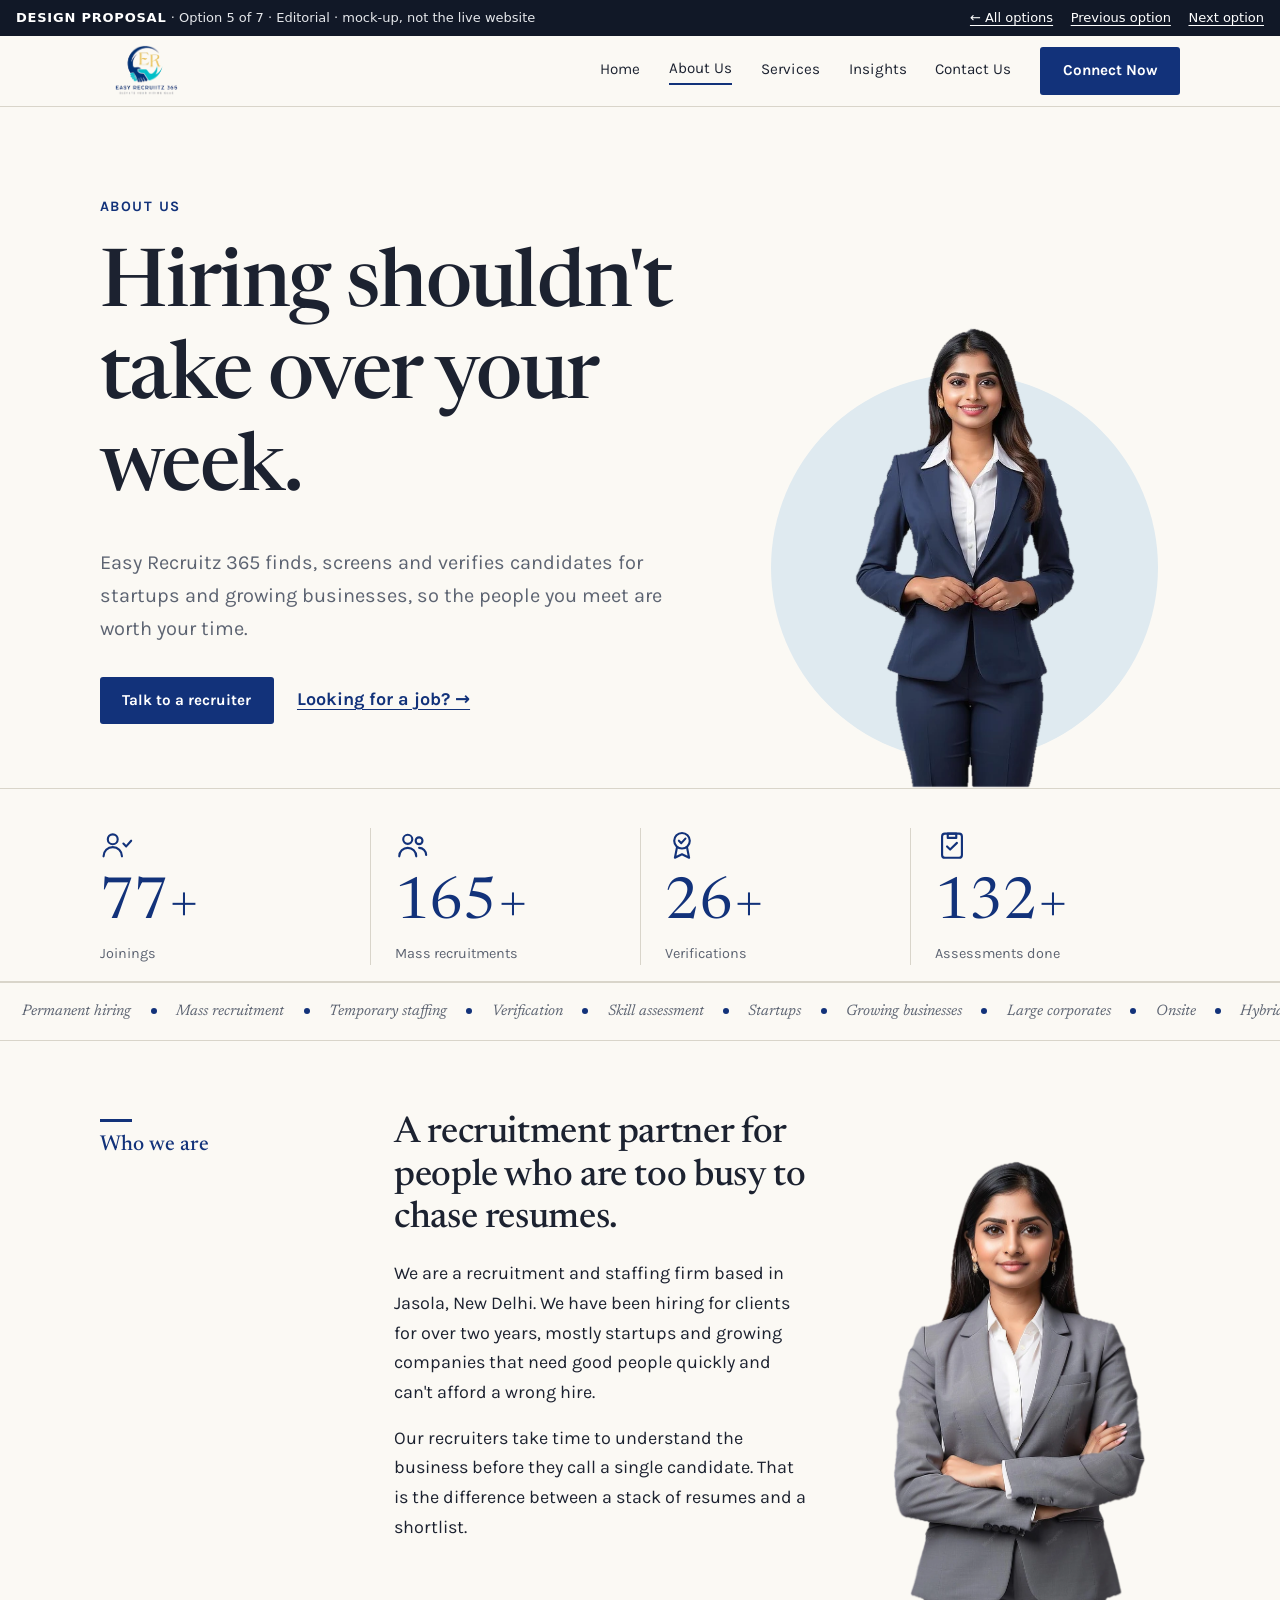
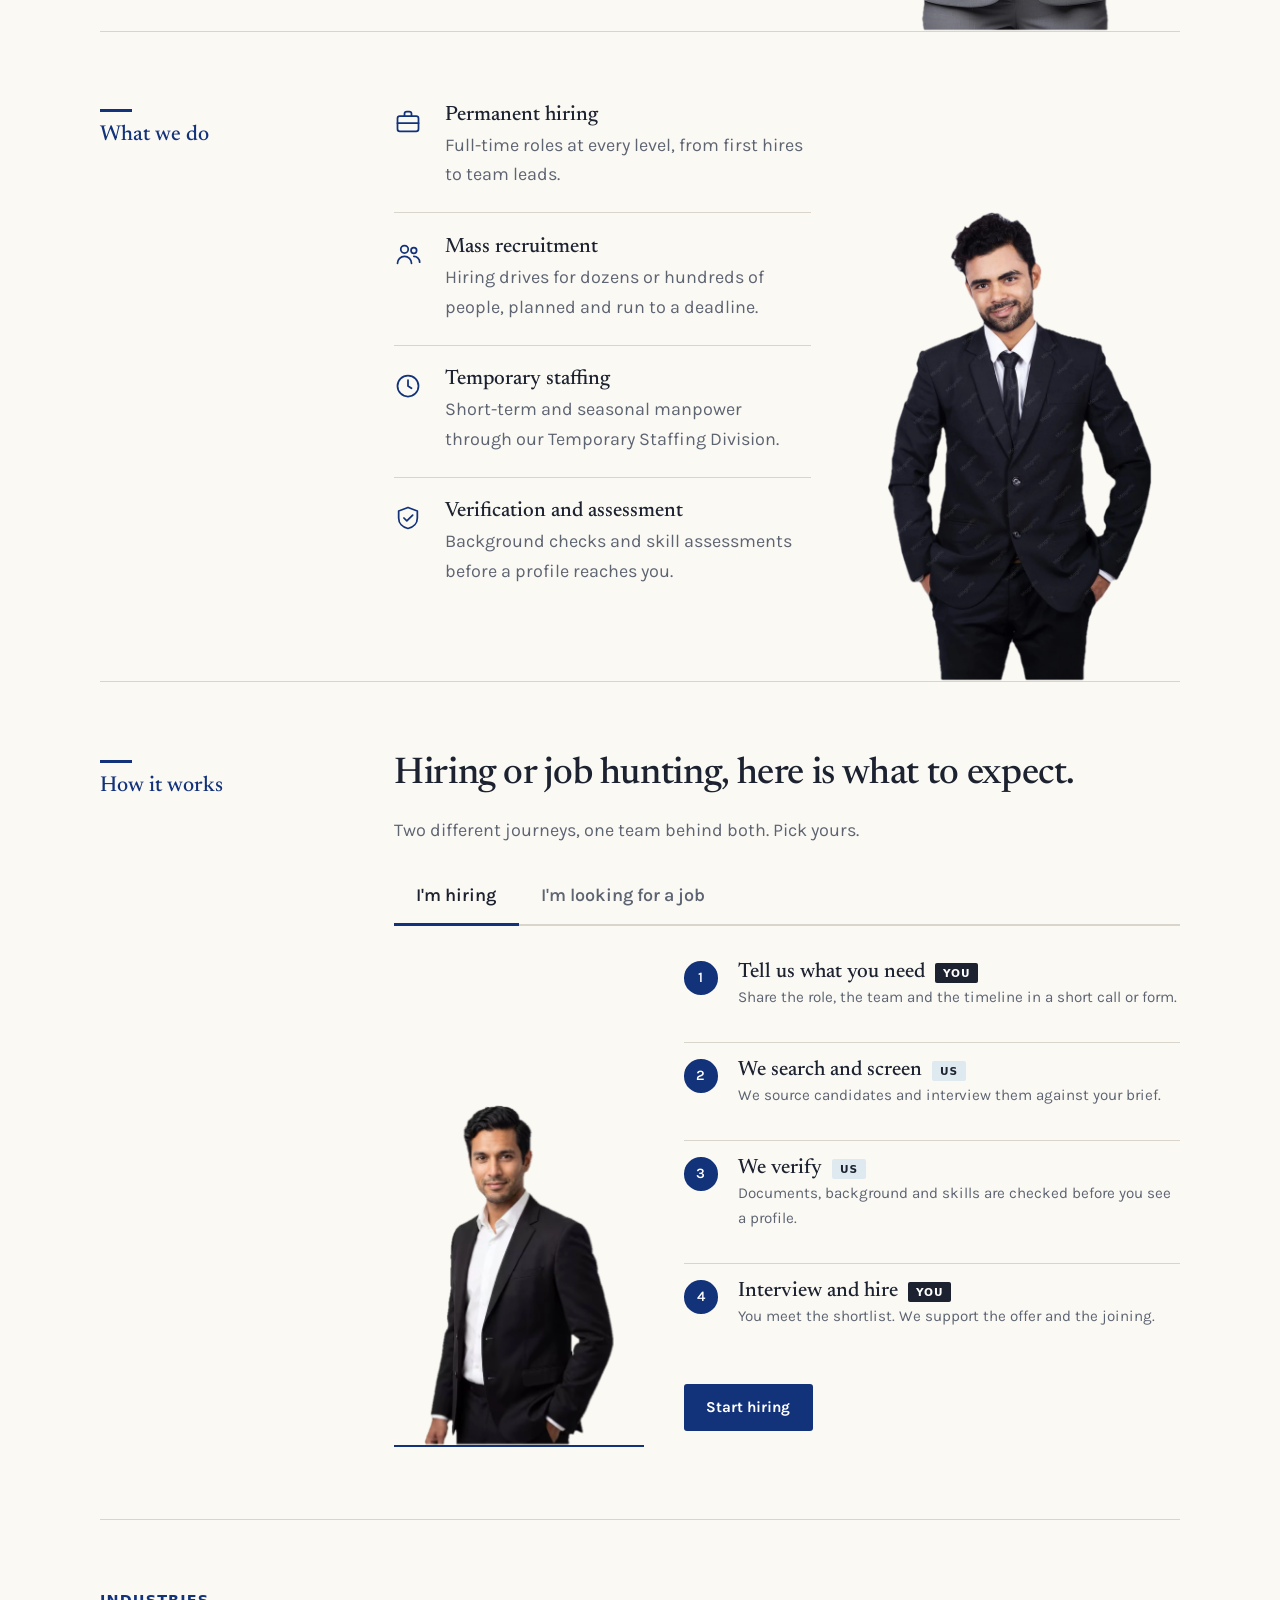
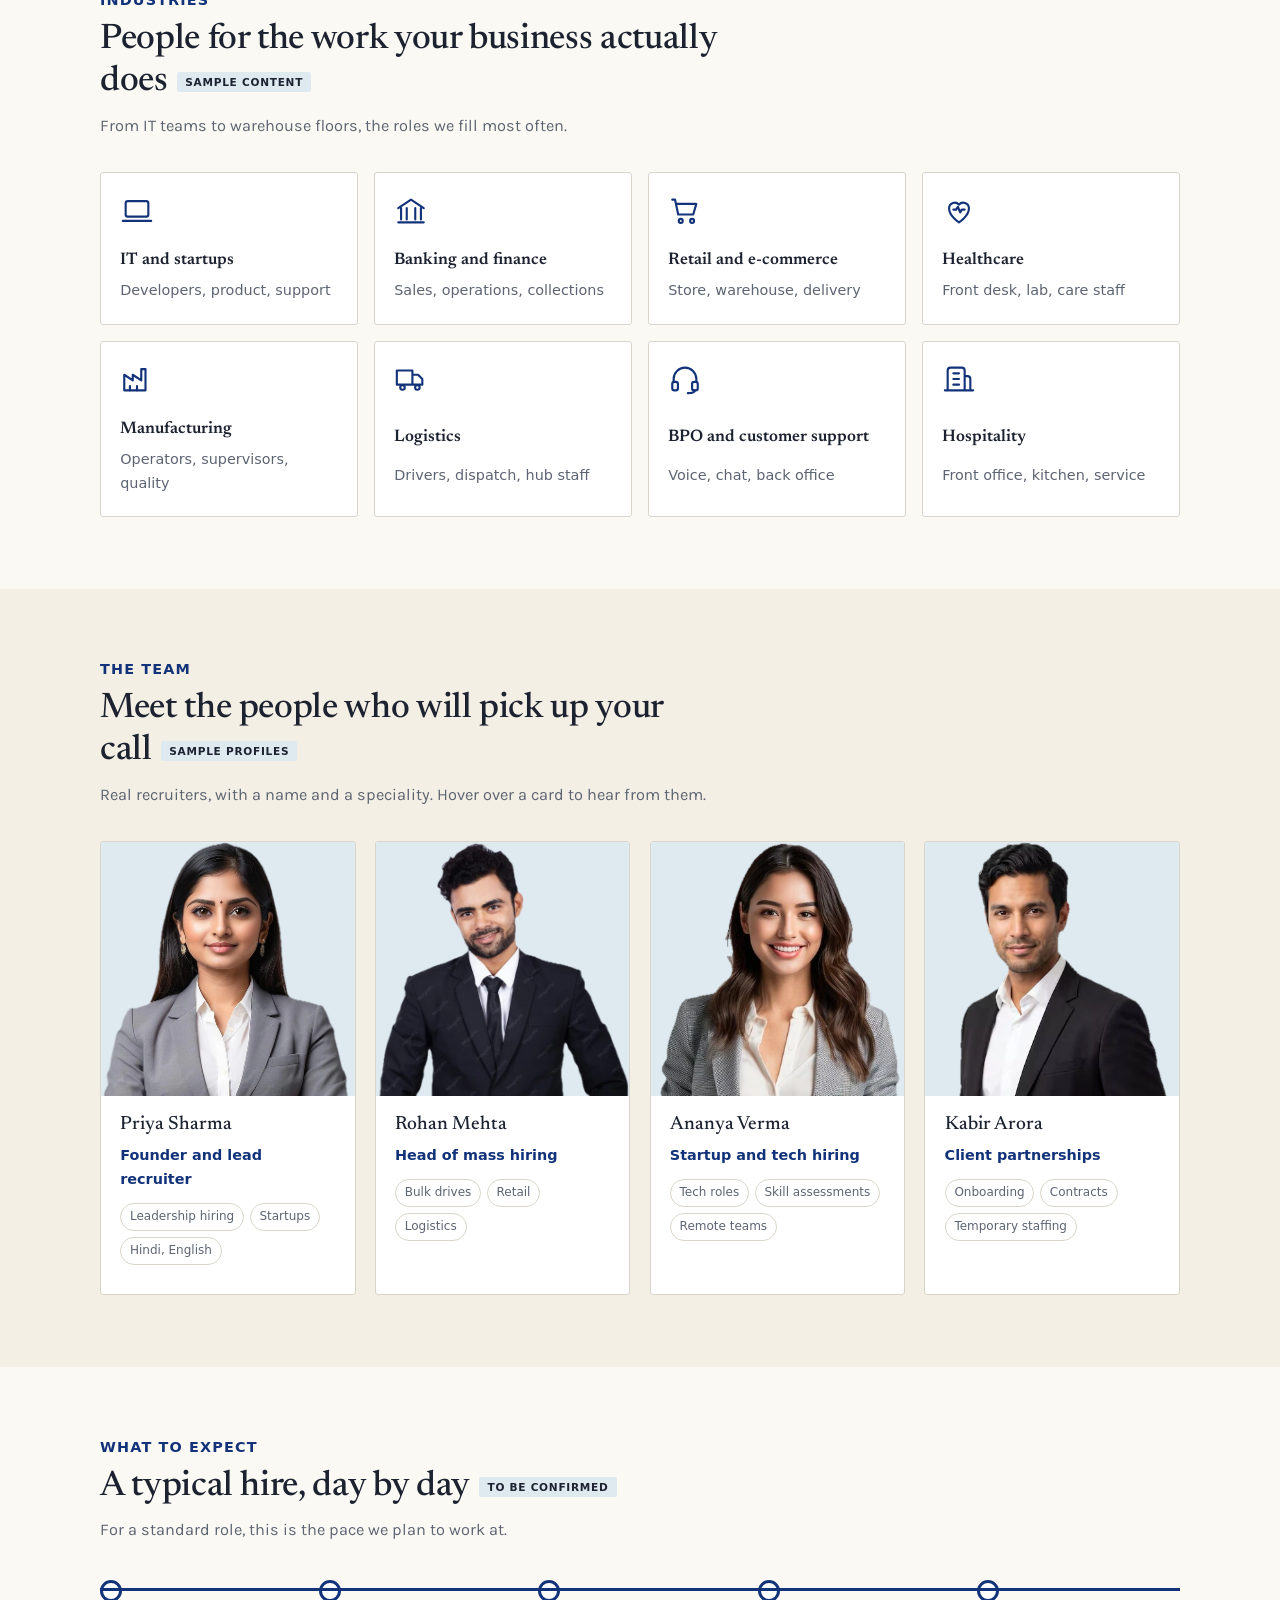
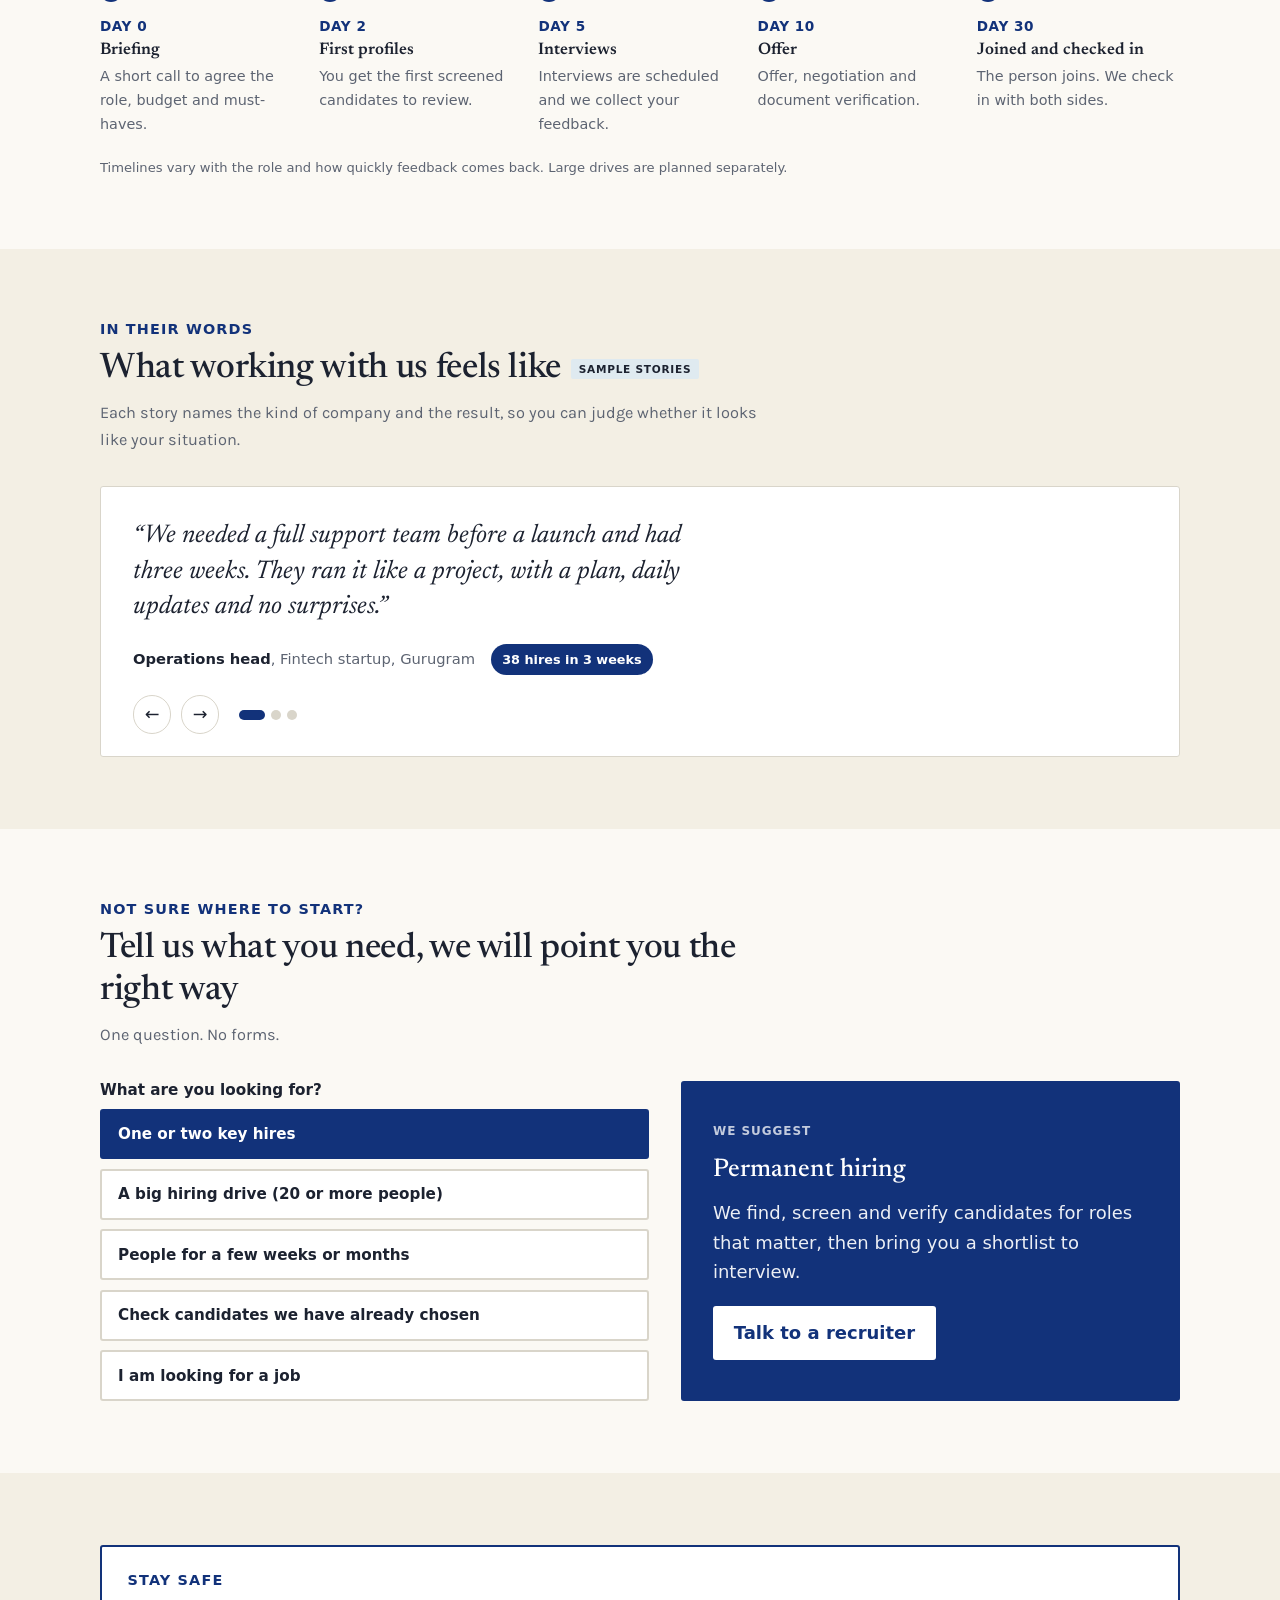
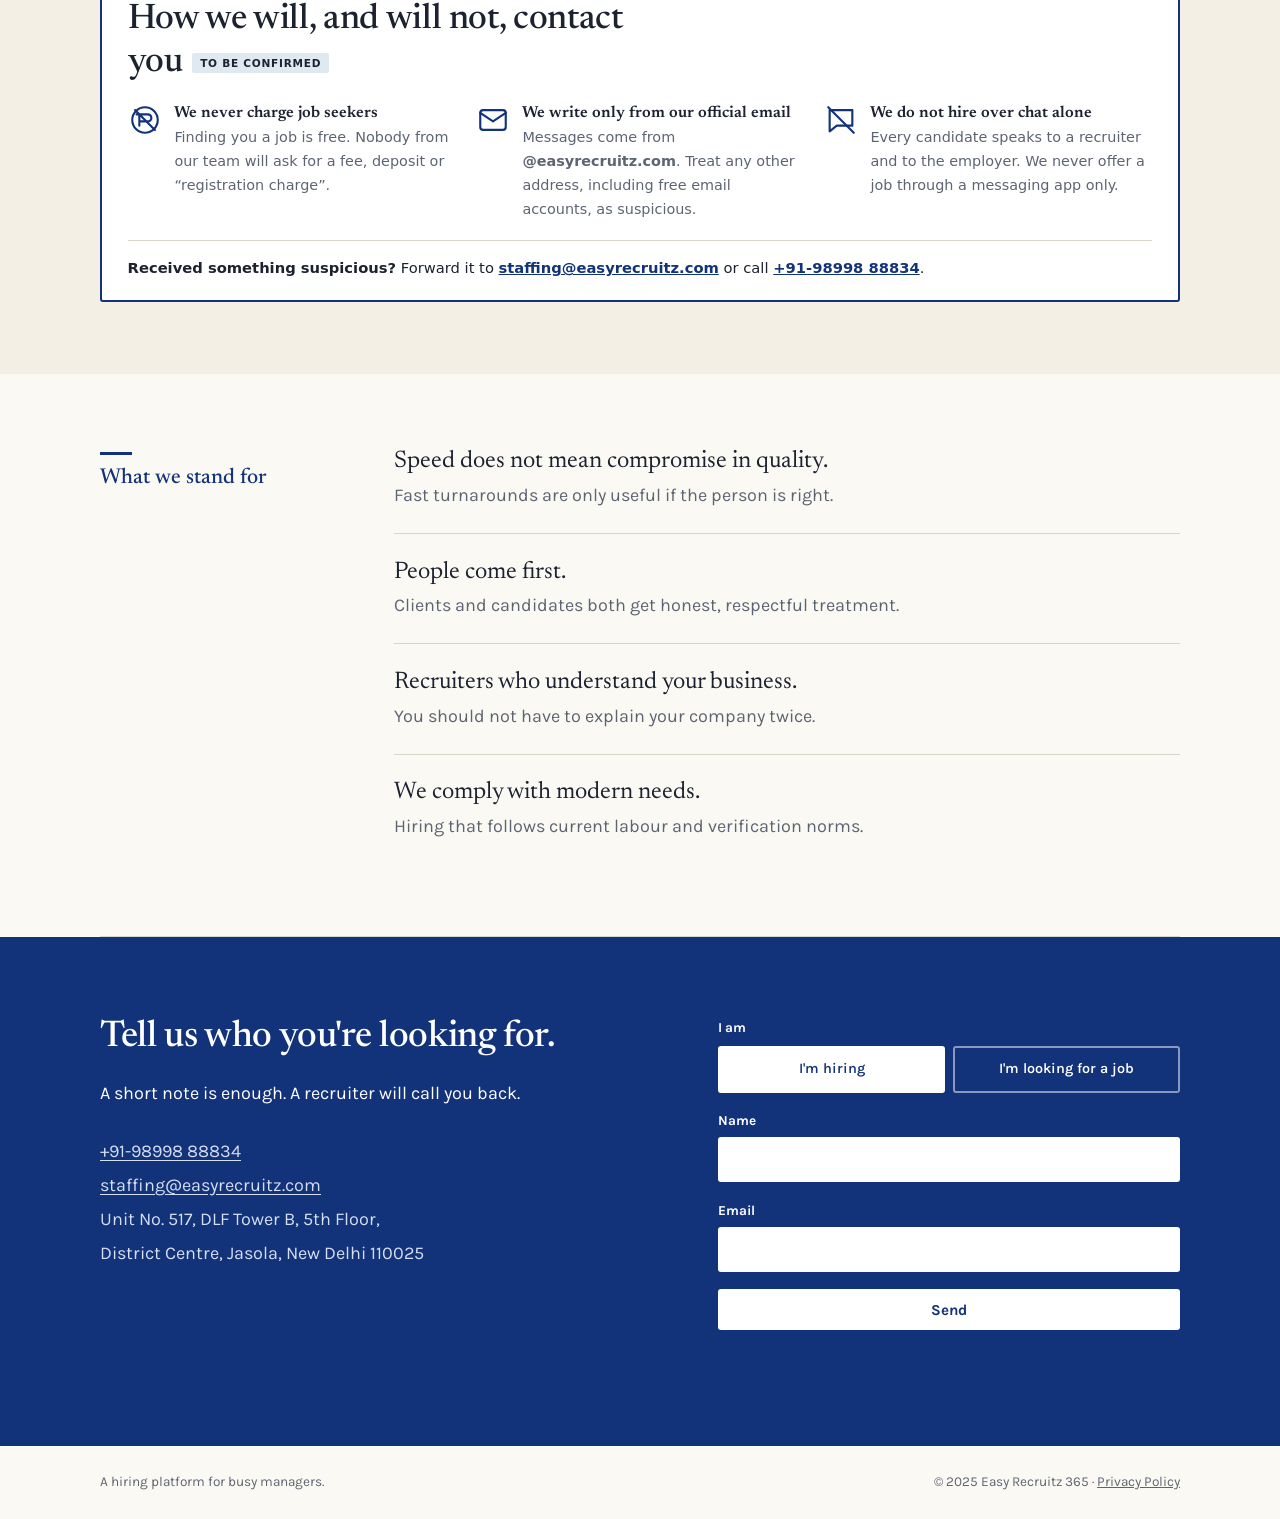
==== commit d5c94687: "added more designs" ====
--- a/designs/1-editorial/index.html
+++ b/designs/1-editorial/index.html
@@ -13,10 +13,24 @@
   <link rel="stylesheet" href="../../shared/proposal.css">
   <link rel="stylesheet" href="../../shared/process.css">
   <link rel="stylesheet" href="../../shared/motion.css">
+  <link rel="stylesheet" href="../../shared/sections.css">
   <link rel="stylesheet" href="style.css">
   <noscript><style>#loader{display:none}</style></noscript>
 </head>
 <body data-design="editorial">
+<svg width="0" height="0" style="position:absolute" aria-hidden="true" focusable="false"><defs>
+    <symbol id="i-laptop" viewBox="0 0 24 24"><rect x="4" y="5" width="16" height="11" rx="1.5"/><path d="M2 19h20"/></symbol>
+    <symbol id="i-bank" viewBox="0 0 24 24"><path d="M3 10l9-6 9 6M5 10v8M9 10v8M15 10v8M19 10v8M3 20h18"/></symbol>
+    <symbol id="i-cart" viewBox="0 0 24 24"><path d="M3 4h2l2.2 10.5h10.6L20 7H6.2"/><circle cx="9" cy="19" r="1.4"/><circle cx="17" cy="19" r="1.4"/></symbol>
+    <symbol id="i-heart" viewBox="0 0 24 24"><path d="M12 20s-7-4.4-7-10a4 4 0 0 1 7-2.5A4 4 0 0 1 19 10c0 5.6-7 10-7 10z"/><path d="M8 11h2l1.2-2 1.6 4 1.2-2H16"/></symbol>
+    <symbol id="i-factory" viewBox="0 0 24 24"><path d="M3 20V9l6 4V9l6 4V5h3v15z"/><path d="M7 20v-3M12 20v-3"/></symbol>
+    <symbol id="i-truck" viewBox="0 0 24 24"><path d="M2 6h11v10H2zM13 9h4l3 3v4h-7"/><circle cx="6" cy="18" r="1.6"/><circle cx="16.5" cy="18" r="1.6"/></symbol>
+    <symbol id="i-headset" viewBox="0 0 24 24"><path d="M4 14v-2a8 8 0 0 1 16 0v2"/><rect x="3" y="14" width="4" height="6" rx="1.5"/><rect x="17" y="14" width="4" height="6" rx="1.5"/><path d="M19 20c0 1.5-2 2-5 2"/></symbol>
+    <symbol id="i-hotel" viewBox="0 0 24 24"><path d="M4 20V6a2 2 0 0 1 2-2h8a2 2 0 0 1 2 2v14M16 10h2a2 2 0 0 1 2 2v8M2 20h20M8 8h4M8 12h4M8 16h4"/></symbol>
+    <symbol id="i-nofee" viewBox="0 0 24 24"><circle cx="12" cy="12" r="9"/><path d="M8 8h6a2.5 2.5 0 0 1 0 5H8m0 0h5M8 8v8M6 8h8M5 5l14 14"/></symbol>
+    <symbol id="i-mail" viewBox="0 0 24 24"><rect x="3" y="5" width="18" height="14" rx="2"/><path d="M3 7l9 6 9-6"/></symbol>
+    <symbol id="i-chatoff" viewBox="0 0 24 24"><path d="M4 5h16v11H9l-5 4z"/><path d="M3 3l18 18"/></symbol>
+  </defs></svg>
 
 <svg width="0" height="0" style="position:absolute" aria-hidden="true" focusable="false">
   <defs>
@@ -37,8 +51,8 @@
 </div>
 
 <div class="proposal-bar">
-  <span><b>Design proposal</b> &middot; Option 1 of 3 · Editorial &middot; mock-up, not the live website</span>
-  <nav><a href="../../index.html">&larr; All options</a><a href="../3-warm/index.html">Previous option</a><a href="../2-corporate/index.html">Next option</a></nav>
+  <span><b>Design proposal</b> &middot; Option 5 of 7 &middot; Editorial &middot; mock-up, not the live website</span>
+  <nav><a href="../../index.html">&larr; All options</a><a href="../7-brand/index.html">Previous option</a><a href="../2-corporate/index.html">Next option</a></nav>
 </div>
 
 <header class="site-header">
@@ -141,6 +155,48 @@
     </div>
   </section>
 
+  
+  <section class="ex" id="industries"><div class="ex-in">
+    <div class="ex-head"><p class="kick">Industries</p><h2>People for the work your business actually does<span class="sample-tag">Sample content</span></h2><p>From IT teams to warehouse floors, the roles we fill most often.</p></div>
+    <ul class="ind"><li class="ex-item"><svg class="ic" aria-hidden="true"><use href="#i-laptop"/></svg><h3>IT and startups</h3><p>Developers, product, support</p></li><li class="ex-item"><svg class="ic" aria-hidden="true"><use href="#i-bank"/></svg><h3>Banking and finance</h3><p>Sales, operations, collections</p></li><li class="ex-item"><svg class="ic" aria-hidden="true"><use href="#i-cart"/></svg><h3>Retail and e-commerce</h3><p>Store, warehouse, delivery</p></li><li class="ex-item"><svg class="ic" aria-hidden="true"><use href="#i-heart"/></svg><h3>Healthcare</h3><p>Front desk, lab, care staff</p></li><li class="ex-item"><svg class="ic" aria-hidden="true"><use href="#i-factory"/></svg><h3>Manufacturing</h3><p>Operators, supervisors, quality</p></li><li class="ex-item"><svg class="ic" aria-hidden="true"><use href="#i-truck"/></svg><h3>Logistics</h3><p>Drivers, dispatch, hub staff</p></li><li class="ex-item"><svg class="ic" aria-hidden="true"><use href="#i-headset"/></svg><h3>BPO and customer support</h3><p>Voice, chat, back office</p></li><li class="ex-item"><svg class="ic" aria-hidden="true"><use href="#i-hotel"/></svg><h3>Hospitality</h3><p>Front office, kitchen, service</p></li></ul>
+  </div></section>
+
+  <section class="ex ex-alt" id="team"><div class="ex-in">
+    <div class="ex-head"><p class="kick">The team</p><h2>Meet the people who will pick up your call<span class="sample-tag">Sample profiles</span></h2><p>Real recruiters, with a name and a speciality. Hover over a card to hear from them.</p></div>
+    <div class="team-grid"><article class="tcard ex-item" tabindex="0"><div class="tphoto"><img src="../../assets/people/woman-grey.webp" alt="Priya Sharma, Founder and lead recruiter" loading="lazy"></div><div class="tinfo"><h3>Priya Sharma</h3><p class="trole">Founder and lead recruiter</p><ul class="chips"><li>Leadership hiring</li><li>Startups</li><li>Hindi, English</li></ul><p class="tquote">&ldquo;I read every shortlist myself before it reaches you.&rdquo;</p></div></article><article class="tcard ex-item" tabindex="0"><div class="tphoto"><img src="../../assets/people/man-suit.webp" alt="Rohan Mehta, Head of mass hiring" loading="lazy"></div><div class="tinfo"><h3>Rohan Mehta</h3><p class="trole">Head of mass hiring</p><ul class="chips"><li>Bulk drives</li><li>Retail</li><li>Logistics</li></ul><p class="tquote">&ldquo;Give me a start date and a headcount. I will give you a plan the same day.&rdquo;</p></div></article><article class="tcard ex-item" tabindex="0"><div class="tphoto"><img src="../../assets/people/woman-tablet.webp" alt="Ananya Verma, Startup and tech hiring" loading="lazy"></div><div class="tinfo"><h3>Ananya Verma</h3><p class="trole">Startup and tech hiring</p><ul class="chips"><li>Tech roles</li><li>Skill assessments</li><li>Remote teams</li></ul><p class="tquote">&ldquo;I would rather send you three right people than thirty maybes.&rdquo;</p></div></article><article class="tcard ex-item" tabindex="0"><div class="tphoto"><img src="../../assets/people/employer-man.webp" alt="Kabir Arora, Client partnerships" loading="lazy"></div><div class="tinfo"><h3>Kabir Arora</h3><p class="trole">Client partnerships</p><ul class="chips"><li>Onboarding</li><li>Contracts</li><li>Temporary staffing</li></ul><p class="tquote">&ldquo;Call me when something goes wrong. That is when we earn our fee.&rdquo;</p></div></article></div>
+  </div></section>
+
+  <section class="ex" id="typical-hire"><div class="ex-in">
+    <div class="ex-head"><p class="kick">What to expect</p><h2>A typical hire, day by day<span class="sample-tag">To be confirmed</span></h2><p>For a standard role, this is the pace we plan to work at.</p></div>
+    <ol class="tl ex-item"><li><span class="day">Day 0</span><h3>Briefing</h3><p>A short call to agree the role, budget and must-haves.</p></li><li><span class="day">Day 2</span><h3>First profiles</h3><p>You get the first screened candidates to review.</p></li><li><span class="day">Day 5</span><h3>Interviews</h3><p>Interviews are scheduled and we collect your feedback.</p></li><li><span class="day">Day 10</span><h3>Offer</h3><p>Offer, negotiation and document verification.</p></li><li><span class="day">Day 30</span><h3>Joined and checked in</h3><p>The person joins. We check in with both sides.</p></li></ol>
+    <p class="ex-note">Timelines vary with the role and how quickly feedback comes back. Large drives are planned separately.</p>
+  </div></section>
+
+  <section class="ex ex-alt" id="proof"><div class="ex-in">
+    <div class="ex-head"><p class="kick">In their words</p><h2>What working with us feels like<span class="sample-tag">Sample stories</span></h2><p>Each story names the kind of company and the result, so you can judge whether it looks like your situation.</p></div>
+    <div class="tm ex-item" aria-roledescription="carousel" aria-label="Client stories"><div class="tm-slide is-active"><blockquote>&ldquo;We needed a full support team before a launch and had three weeks. They ran it like a project, with a plan, daily updates and no surprises.&rdquo;</blockquote><div class="tm-who"><span><b>Operations head</b>, Fintech startup, Gurugram</span><span class="metric">38 hires in 3 weeks</span></div></div><div class="tm-slide"><blockquote>&ldquo;The first shortlist reached us in two days, and every candidate had already been verified. I stopped checking resumes myself.&rdquo;</blockquote><div class="tm-who"><span><b>Founder</b>, D2C brand, Delhi</span><span class="metric">First shortlist in 48 hours</span></div></div><div class="tm-slide"><blockquote>&ldquo;Our seasonal staff arrived trained on the paperwork and ready on day one. Our HR team did not have to chase anyone.&rdquo;</blockquote><div class="tm-who"><span><b>HR manager</b>, Logistics company, Noida</span><span class="metric">Seasonal team of 60</span></div></div><div class="tm-ctl"><button type="button" class="tm-prev" aria-label="Previous story">&larr;</button><button type="button" class="tm-next" aria-label="Next story">&rarr;</button><div class="tm-dots" role="group" aria-label="Choose a story"></div></div></div>
+  </div></section>
+
+  <section class="ex" id="start"><div class="ex-in">
+    <div class="ex-head"><p class="kick">Not sure where to start?</p><h2>Tell us what you need, we will point you the right way</h2><p>One question. No forms.</p></div>
+    <div class="pk ex-item">
+      <fieldset class="pk-opts"><legend>What are you looking for?</legend><label><input type="radio" name="need" value="permanent" checked><span>One or two key hires</span></label><label><input type="radio" name="need" value="mass"><span>A big hiring drive (20 or more people)</span></label><label><input type="radio" name="need" value="temp"><span>People for a few weeks or months</span></label><label><input type="radio" name="need" value="verify"><span>Check candidates we have already chosen</span></label><label><input type="radio" name="need" value="seeker"><span>I am looking for a job</span></label></fieldset>
+      <div class="pk-out" aria-live="polite"><small>We suggest</small><h3>Permanent hiring</h3><p>We find, screen and verify candidates for roles that matter, then bring you a shortlist to interview.</p><a class="btn-go" href="#contact" data-audience="employer">Talk to a recruiter</a></div>
+    </div>
+  </div></section>
+
+  <section class="ex ex-alt" id="stay-safe"><div class="ex-in">
+    <div class="safe ex-item">
+      <div class="ex-head" style="margin-bottom:0"><p class="kick">Stay safe</p><h2>How we will, and will not, contact you<span class="sample-tag">To be confirmed</span></h2></div>
+      <ul class="safe-grid">
+        <li><svg class="ic" aria-hidden="true"><use href="#i-nofee"/></svg><div><h3>We never charge job seekers</h3><p>Finding you a job is free. Nobody from our team will ask for a fee, deposit or &ldquo;registration charge&rdquo;.</p></div></li>
+        <li><svg class="ic" aria-hidden="true"><use href="#i-mail"/></svg><div><h3>We write only from our official email</h3><p>Messages come from <b>@easyrecruitz.com</b>. Treat any other address, including free email accounts, as suspicious.</p></div></li>
+        <li><svg class="ic" aria-hidden="true"><use href="#i-chatoff"/></svg><div><h3>We do not hire over chat alone</h3><p>Every candidate speaks to a recruiter and to the employer. We never offer a job through a messaging app only.</p></div></li>
+      </ul>
+      <p class="safe-report"><b>Received something suspicious?</b> Forward it to <a href="mailto:staffing@easyrecruitz.com">staffing@easyrecruitz.com</a> or call <a href="tel:+919899888834">+91-98998 88834</a>.</p>
+    </div>
+  </div></section>
+
   <section class="row wrap">
     <p class="label">What we stand for</p>
     <div class="text">
@@ -189,5 +245,6 @@
 </footer>
 
 <script src="../../shared/script.js"></script>
+<script src="../../shared/sections.js"></script>
 </body>
 </html>
--- a/shared/loader.css
+++ b/shared/loader.css
@@ -21,3 +21,9 @@
 @media (prefers-reduced-motion: reduce) {
   .loader-mark img, .loader-bar::after { animation: none; }
 }
+
+/* loader themes for designs 4 to 6 */
+#loader.l-statement { --l-bg: #f4f2ec; --l-line: #0e2a66; }
+#loader.l-arch { --l-bg: #070c1c; --l-text: #a9b4d0; --l-line: #4c9bff; --l-track: rgba(255,255,255,.16); }
+#loader.l-lower { --l-bg: #0f2a63; --l-text: #cfe0ff; --l-line: #19d3e6; --l-track: rgba(255,255,255,.18); }
+#loader.l-brand { --l-bg: #ffffff; --l-line: #02bfc9; --l-track: rgba(2,51,118,.14); --l-text: #023376; }
--- a/shared/sections.css
+++ b/shared/sections.css
@@ -0,0 +1,115 @@
+/* New content sections shared by all three designs: industries, team, typical hire, proof, picker, safety.
+   Each design sets its own colours and fonts through body[data-design]. */
+body[data-design="editorial"] { --s-ink:#1c2230; --s-muted:#5d6472; --s-rule:#d9d5ca; --s-accent:#12327a; --s-tint:#dfeaf0; --s-alt:#f3efe4; --s-card:#fff; --s-head:'Newsreader',Georgia,serif; --s-hw:500; --s-r:3px; }
+body[data-design="corporate"] { --s-ink:#1d2433; --s-muted:#566074; --s-rule:#d3d9e4; --s-accent:#0f2a63; --s-tint:#d8eef2; --s-alt:#eef1f6; --s-card:#fff; --s-head:'IBM Plex Sans',system-ui,sans-serif; --s-hw:600; --s-r:4px; }
+body[data-design="warm"] { --s-ink:#2a2622; --s-muted:#6a645b; --s-rule:#ddd4c0; --s-accent:#12327a; --s-tint:#ecdfc4; --s-alt:#f7f2e8; --s-card:#fffdf8; --s-head:'Work Sans',system-ui,sans-serif; --s-hw:600; --s-r:2px; }
+
+.ex { padding: 4.5rem 0; color: var(--s-ink); }
+.ex-alt { background: var(--s-alt); }
+.ex-in { width: min(1080px, 90%); margin: 0 auto; }
+.ex-head { max-width: 680px; margin-bottom: 2rem; }
+.ex-head .kick { font: 700 .9rem/1.2 system-ui, sans-serif; letter-spacing: .08em; text-transform: uppercase; color: var(--s-accent); margin: 0 0 .6rem; }
+.ex-head h2 { font-family: var(--s-head); font-weight: var(--s-hw); color: var(--s-ink); font-size: clamp(1.5rem, 3.2vw, 2.2rem); line-height: 1.2; margin: 0 0 .6rem; padding: 0; border: 0; letter-spacing: -.01em; }
+.ex-head p { color: var(--s-muted); margin: 0; font-size: 1.02rem; }
+.sample-tag { font: 700 .66rem/1 system-ui, sans-serif; letter-spacing: .07em; text-transform: uppercase; background: var(--s-tint); color: var(--s-ink); padding: .25rem .5rem; border-radius: 2px; margin-left: .6rem; vertical-align: middle; white-space: nowrap; }
+.ex .ic { width: 34px; height: 34px; fill: none; stroke: var(--s-accent); stroke-width: 1.5; stroke-linecap: round; stroke-linejoin: round; display: block; }
+
+/* the warm design is a narrow reading column: these sections break out of it */
+body[data-design="warm"] .ex { width: min(1000px, 92vw); margin: 3.5rem 0 0 calc(50% - min(500px, 46vw)); padding: 3rem 0 0; border-top: 1px solid var(--s-rule); }
+body[data-design="warm"] .ex-in { width: 100%; }
+body[data-design="warm"] .ex-alt { background: none; }
+
+/* industries */
+.ind { list-style: none; display: grid; grid-template-columns: repeat(auto-fit, minmax(210px, 1fr)); gap: 1rem; }
+.ind li { background: var(--s-card); border: 1px solid var(--s-rule); border-radius: var(--s-r); padding: 1.3rem 1.2rem; display: grid; gap: .5rem; transition: transform .25s ease, border-color .25s ease; }
+.ind li:hover { transform: translateY(-4px); border-color: var(--s-accent); }
+.ind h3 { font: 600 1.05rem/1.25 var(--s-head); color: var(--s-ink); margin: 0; }
+.ind p { margin: 0; font-size: .9rem; color: var(--s-muted); font-family: system-ui, sans-serif; }
+
+/* team */
+.team-grid { display: grid; grid-template-columns: repeat(auto-fit, minmax(235px, 1fr)); gap: 1.2rem; }
+.tcard { background: var(--s-card); border: 1px solid var(--s-rule); border-radius: var(--s-r); overflow: hidden; display: flex; flex-direction: column; transition: transform .3s ease, box-shadow .3s ease; outline-offset: 3px; }
+.tcard:hover, .tcard:focus-within { transform: translateY(-5px); box-shadow: 0 14px 28px rgba(18, 50, 122, .12); }
+.tphoto { aspect-ratio: 1; background: var(--s-tint); overflow: hidden; position: relative; }
+.tphoto img { width: 100%; height: 100%; object-fit: cover; object-position: top; transition: transform .5s ease; }
+.tcard:hover .tphoto img { transform: scale(1.05); }
+.tinfo { padding: 1.1rem 1.2rem 1.3rem; display: flex; flex-direction: column; gap: .5rem; flex: 1; font-family: system-ui, sans-serif; }
+.tinfo h3 { font: var(--s-hw) 1.2rem/1.2 var(--s-head); color: var(--s-ink); margin: 0; }
+.trole { color: var(--s-accent); font-weight: 600; font-size: .9rem; margin: 0; }
+.chips { list-style: none; display: flex; flex-wrap: wrap; gap: .35rem; margin: .2rem 0 0; }
+.chips li { font-size: .75rem; padding: .2rem .55rem; border: 1px solid var(--s-rule); border-radius: 99px; color: var(--s-muted); }
+.tquote { margin: .3rem 0 0; font-size: .92rem; color: var(--s-ink); border-left: 3px solid var(--s-accent); padding-left: .7rem; }
+@media (hover: hover) {
+  .tquote { max-height: 0; opacity: 0; overflow: hidden; margin-top: 0; transition: max-height .4s ease, opacity .3s ease, margin .3s ease; }
+  .tcard:hover .tquote, .tcard:focus-within .tquote { max-height: 9rem; opacity: 1; margin-top: .3rem; }
+}
+
+/* typical hire timeline */
+.tl { list-style: none; display: grid; grid-template-columns: repeat(5, 1fr); gap: 1rem; position: relative; padding-top: 2.4rem; font-family: system-ui, sans-serif; }
+.tl::before, .tl::after { content: ""; position: absolute; left: 0; top: .75rem; height: 3px; }
+.tl::before { right: 0; background: var(--s-rule); }
+.tl::after { width: 0; background: var(--s-accent); transition: width 2.4s ease .3s; }
+.tl.in::after { width: 100%; }
+.tl li { position: relative; }
+.tl li::before { content: ""; position: absolute; top: -2.15rem; left: 0; width: 16px; height: 16px; border-radius: 50%; background: #fff; border: 3px solid var(--s-accent); }
+.tl .day { display: block; font-weight: 700; color: var(--s-accent); font-size: .85rem; letter-spacing: .04em; text-transform: uppercase; margin-bottom: .2rem; }
+.tl h3 { font: 600 1.05rem/1.25 var(--s-head); margin: 0 0 .25rem; color: var(--s-ink); }
+.tl p { margin: 0; color: var(--s-muted); font-size: .9rem; }
+.ex-note { font: .82rem/1.4 system-ui, sans-serif; color: var(--s-muted); margin-top: 1.4rem; }
+
+/* proof: testimonials */
+.tm { background: var(--s-card); border: 1px solid var(--s-rule); border-radius: var(--s-r); padding: 2rem 2rem 1.4rem; position: relative; }
+.tm-slide { display: none; }
+.tm-slide.is-active { display: block; animation: tmIn .6s ease both; }
+@keyframes tmIn { from { opacity: 0; transform: translateX(14px); } to { opacity: 1; transform: none; } }
+.tm blockquote { font: var(--s-hw) clamp(1.15rem, 2.4vw, 1.6rem)/1.4 var(--s-head); color: var(--s-ink); margin: 0 0 1.1rem; max-width: 40ch; }
+body[data-design="editorial"] .tm blockquote { font-weight: 400; font-style: italic; }
+.tm-who { display: flex; flex-wrap: wrap; align-items: center; gap: .6rem 1rem; font-family: system-ui, sans-serif; font-size: .92rem; color: var(--s-muted); }
+.tm-who b { color: var(--s-ink); }
+.metric { background: var(--s-accent); color: #fff; font-weight: 700; font-size: .8rem; padding: .3rem .7rem; border-radius: 99px; }
+.tm-ctl { display: flex; align-items: center; gap: .6rem; margin-top: 1.3rem; }
+.tm-ctl button { font: inherit; width: 2.4rem; height: 2.4rem; border-radius: 50%; border: 1px solid var(--s-rule); background: transparent; color: var(--s-ink); cursor: pointer; font-size: 1.1rem; }
+.tm-ctl button:hover { border-color: var(--s-accent); color: var(--s-accent); }
+.tm-dots { display: flex; gap: .4rem; margin-left: .6rem; }
+.tm-dots button { width: 10px; height: 10px; border-radius: 50%; padding: 0; background: var(--s-rule); border: 0; }
+.tm-dots button[aria-current="true"] { background: var(--s-accent); width: 26px; border-radius: 99px; }
+
+/* picker */
+.pk { display: grid; grid-template-columns: 1.1fr 1fr; gap: 2rem; align-items: stretch; }
+.pk-opts { display: grid; gap: .6rem; border: 0; padding: 0; margin: 0; min-width: 0; }
+.pk-opts legend { font: 700 .95rem system-ui, sans-serif; margin-bottom: .6rem; color: var(--s-ink); padding: 0; }
+.pk-opts label { display: block; position: relative; cursor: pointer; }
+.pk-opts input { position: absolute; opacity: 0; inset: 0; width: 100%; height: 100%; margin: 0; cursor: pointer; }
+.pk-opts span { display: block; padding: .9rem 1rem; border: 2px solid var(--s-rule); border-radius: var(--s-r); background: var(--s-card); font: 600 .95rem system-ui, sans-serif; color: var(--s-ink); transition: border-color .15s, background .15s, color .15s; }
+.pk-opts label:hover span { border-color: var(--s-accent); }
+.pk-opts input:checked + span { background: var(--s-accent); border-color: var(--s-accent); color: #fff; }
+.pk-opts input:focus-visible + span { outline: 3px solid var(--s-tint); outline-offset: 2px; }
+.pk-out { background: var(--s-accent); color: #fff; border-radius: var(--s-r); padding: 2rem; display: flex; flex-direction: column; gap: .8rem; justify-content: center; font-family: system-ui, sans-serif; }
+.pk-out small { text-transform: uppercase; letter-spacing: .08em; font-weight: 700; opacity: .75; font-size: .75rem; }
+.pk-out h3 { font: var(--s-hw) 1.6rem/1.2 var(--s-head); color: #fff; margin: 0; }
+.pk-out p { margin: 0; opacity: .92; }
+.pk-out .btn-go { align-self: flex-start; background: #fff; color: var(--s-accent); text-decoration: none; font-weight: 700; padding: .75rem 1.3rem; border-radius: var(--s-r); margin-top: .4rem; }
+body[data-design="corporate"] .pk-out { background: var(--s-accent); }
+body[data-design="corporate"] .pk-out .btn-go { background: #19b3c6; color: #05222a; }
+.pk-out.swap { animation: tmIn .45s ease both; }
+
+/* safety notice */
+.safe { border: 2px solid var(--s-accent); border-radius: var(--s-r); padding: 1.6rem 1.6rem 1.3rem; background: var(--s-card); }
+.safe-grid { list-style: none; display: grid; grid-template-columns: repeat(auto-fit, minmax(230px, 1fr)); gap: 1.2rem; margin: 1.2rem 0; font-family: system-ui, sans-serif; }
+.safe-grid li { display: grid; grid-template-columns: 34px 1fr; gap: .8rem; align-items: start; }
+.safe-grid h3 { font: 600 1rem/1.3 var(--s-head); margin: 0 0 .15rem; color: var(--s-ink); }
+.safe-grid p { margin: 0; font-size: .9rem; color: var(--s-muted); }
+.safe-report { font: .92rem/1.5 system-ui, sans-serif; margin: 0; padding-top: 1rem; border-top: 1px solid var(--s-rule); }
+.safe-report a { color: var(--s-accent); font-weight: 600; }
+
+@media (max-width: 900px) { .pk { grid-template-columns: 1fr; } }
+@media (max-width: 720px) {
+  .ex { padding: 3rem 0; }
+  .tm { padding: 1.4rem 1.2rem 1rem; }
+  .tl { grid-template-columns: 1fr; padding: 0 0 0 2rem; gap: 1.4rem; }
+  .tl::before, .tl::after { left: 6px; right: auto; top: .4rem; bottom: .4rem; width: 3px; height: auto; }
+  .tl::after { height: 0; width: 3px; transition: height 2.4s ease .3s; }
+  .tl.in::after { height: calc(100% - .8rem); width: 3px; }
+  .tl li::before { top: .25rem; left: -2rem; }
+  .pk-out { padding: 1.4rem; }
+}
